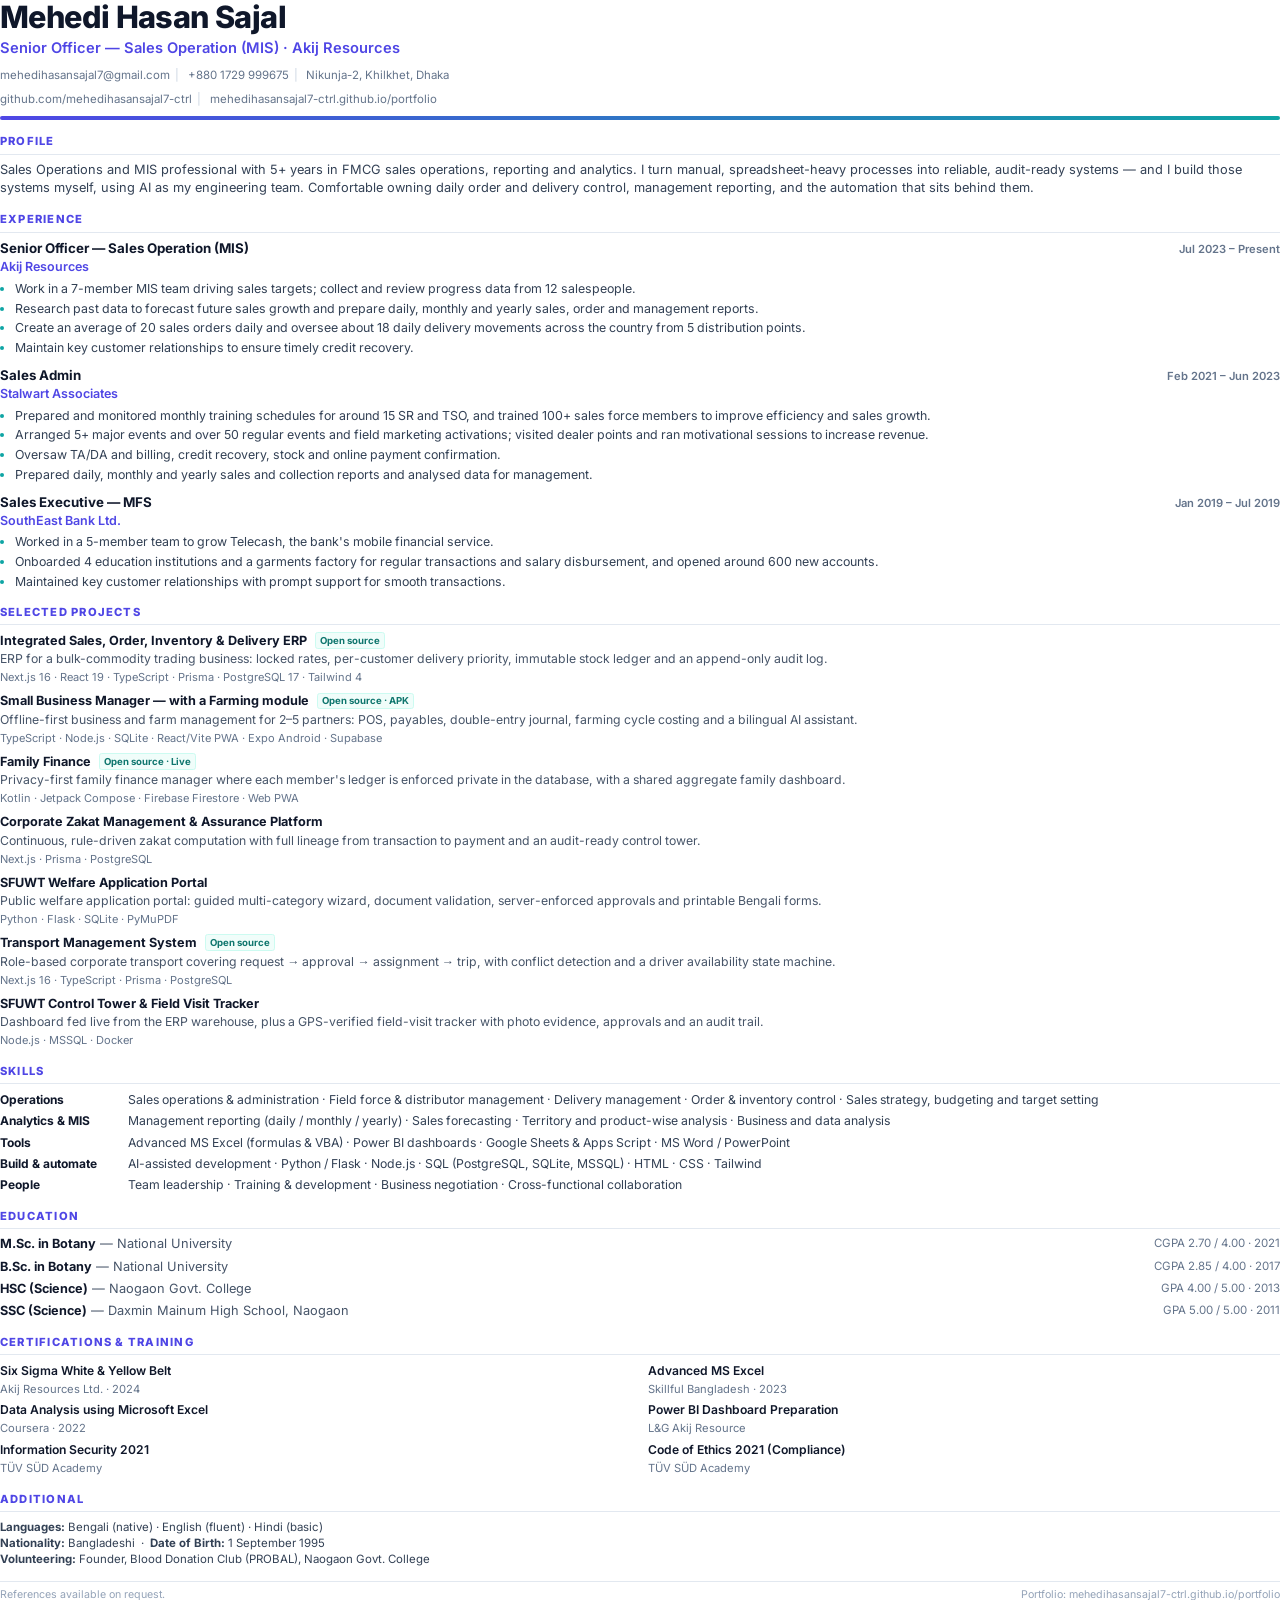
==== cv.html @ 77f85099 "New CV generated from cv.html (Senior Officer, portfolio content)" ====
<!DOCTYPE html>
<html lang="en">
<head>
<meta charset="UTF-8">
<title>Mehedi Hasan Sajal — Senior Officer, Sales Operation (MIS)</title>
<style>
  @font-face {
    font-family: 'Inter';
    font-style: normal;
    font-weight: 400 800;
    font-display: swap;
    src: url(assets/inter.woff2) format('woff2');
  }

  @page {
    size: A4;
    margin: 13mm 14mm 12mm 14mm;
  }

  * { box-sizing: border-box; }

  html, body {
    margin: 0;
    padding: 0;
    -webkit-print-color-adjust: exact;
    print-color-adjust: exact;
  }

  body {
    font-family: 'Inter', Arial, sans-serif;
    font-size: 9.6pt;
    line-height: 1.42;
    color: #334155;
    background: #fff;
  }

  /* ---------- header ---------- */
  .name {
    font-size: 23pt;
    font-weight: 800;
    letter-spacing: -0.02em;
    color: #0F172A;
    line-height: 1.1;
    margin: 0;
  }

  .role {
    font-size: 11pt;
    font-weight: 600;
    color: #4F46E5;
    margin: 3pt 0 0;
  }

  .contact {
    margin: 6pt 0 0;
    font-size: 8.6pt;
    color: #64748B;
  }

  .contact span { white-space: nowrap; }
  .contact .sep { color: #CBD5E1; padding: 0 4pt; }
  .contact a { color: inherit; text-decoration: none; }

  .rule {
    height: 2.5pt;
    background: linear-gradient(90deg, #4F46E5, #0EA5A4);
    margin: 7pt 0 0;
    border-radius: 2pt;
  }

  /* ---------- sections ---------- */
  h2 {
    font-size: 8.4pt;
    text-transform: uppercase;
    letter-spacing: 0.11em;
    color: #4F46E5;
    font-weight: 800;
    margin: 11pt 0 5pt;
    padding-bottom: 2.5pt;
    border-bottom: 0.75pt solid #E2E8F0;
    page-break-after: avoid;
  }

  p { margin: 0 0 4pt; }
  p:last-child { margin-bottom: 0; }

  /* ---------- experience ---------- */
  .job { margin: 0 0 7pt; page-break-inside: avoid; }
  .job:last-child { margin-bottom: 0; }

  .job-head {
    display: flex;
    justify-content: space-between;
    align-items: baseline;
    gap: 10pt;
  }

  .job-title {
    font-size: 10pt;
    font-weight: 700;
    color: #0F172A;
  }

  .job-co {
    font-size: 9.4pt;
    font-weight: 600;
    color: #4F46E5;
  }

  .job-date {
    font-size: 8.4pt;
    color: #64748B;
    white-space: nowrap;
    font-weight: 600;
  }

  ul {
    margin: 2.5pt 0 0;
    padding-left: 11pt;
  }

  li {
    margin: 0 0 1.6pt;
    font-size: 9.3pt;
  }

  li::marker { color: #0EA5A4; }

  /* ---------- projects ---------- */
  .proj { margin: 0 0 4.5pt; page-break-inside: avoid; }
  .proj:last-child { margin-bottom: 0; }

  .proj-title {
    font-weight: 700;
    color: #0F172A;
    font-size: 9.5pt;
  }

  .proj-line { color: #475569; font-size: 9.2pt; }

  .tech {
    color: #64748B;
    font-size: 8.3pt;
  }

  .tag {
    display: inline-block;
    font-size: 7.2pt;
    font-weight: 700;
    color: #0F766E;
    background: #F0FDFA;
    border: 0.5pt solid #CCFBF1;
    border-radius: 2pt;
    padding: 0.5pt 3pt;
    margin-left: 3pt;
    vertical-align: 1pt;
  }

  /* ---------- skills ---------- */
  .skill-row {
    display: flex;
    gap: 8pt;
    margin: 0 0 3pt;
    page-break-inside: avoid;
  }

  .skill-label {
    flex: 0 0 88pt;
    font-weight: 700;
    color: #0F172A;
    font-size: 9pt;
  }

  .skill-val { flex: 1; font-size: 9.2pt; }

  /* ---------- education / certs ---------- */
  .edu-row {
    display: flex;
    justify-content: space-between;
    gap: 10pt;
    margin: 0 0 3pt;
    page-break-inside: avoid;
  }

  .edu-left b { color: #0F172A; font-weight: 700; font-size: 9.5pt; }
  .edu-left span { color: #475569; }
  .edu-right { font-size: 8.6pt; color: #64748B; white-space: nowrap; }

  .certs {
    display: grid;
    grid-template-columns: 1fr 1fr;
    column-gap: 12pt;
    row-gap: 2.5pt;
  }

  .cert b { color: #0F172A; font-weight: 600; font-size: 9.1pt; }
  .cert span { color: #64748B; font-size: 8.4pt; }

  .muted { color: #64748B; }
  .small { font-size: 8.6pt; }

  .footer {
    margin-top: 10pt;
    padding-top: 4pt;
    border-top: 0.75pt solid #E2E8F0;
    font-size: 8pt;
    color: #94A3B8;
    display: flex;
    justify-content: space-between;
    gap: 10pt;
  }
</style>
</head>
<body>

  <h1 class="name">Mehedi Hasan Sajal</h1>
  <p class="role">Senior Officer — Sales Operation (MIS) · Akij Resources</p>
  <p class="contact">
    <span>mehedihasansajal7@gmail.com</span><span class="sep">|</span>
    <span>+880 1729 999675</span><span class="sep">|</span>
    <span>Nikunja-2, Khilkhet, Dhaka</span>
  </p>
  <p class="contact">
    <span><a href="https://github.com/mehedihasansajal7-ctrl">github.com/mehedihasansajal7-ctrl</a></span><span class="sep">|</span>
    <span><a href="https://mehedihasansajal7-ctrl.github.io/portfolio/">mehedihasansajal7-ctrl.github.io/portfolio</a></span>
  </p>
  <div class="rule"></div>

  <h2>Profile</h2>
  <p>
    Sales Operations and MIS professional with 5+ years in FMCG sales operations, reporting and
    analytics. I turn manual, spreadsheet-heavy processes into reliable, audit-ready systems — and I
    build those systems myself, using AI as my engineering team. Comfortable owning daily order and
    delivery control, management reporting, and the automation that sits behind them.
  </p>

  <h2>Experience</h2>

  <div class="job">
    <div class="job-head">
      <div>
        <span class="job-title">Senior Officer — Sales Operation (MIS)</span><br>
        <span class="job-co">Akij Resources</span>
      </div>
      <span class="job-date">Jul 2023 – Present</span>
    </div>
    <ul>
      <li>Work in a 7-member MIS team driving sales targets; collect and review progress data from 12 salespeople.</li>
      <li>Research past data to forecast future sales growth and prepare daily, monthly and yearly sales,
        order and management reports.</li>
      <li>Create an average of 20 sales orders daily and oversee about 18 daily delivery movements across
        the country from 5 distribution points.</li>
      <li>Maintain key customer relationships to ensure timely credit recovery.</li>
    </ul>
  </div>

  <div class="job">
    <div class="job-head">
      <div>
        <span class="job-title">Sales Admin</span><br>
        <span class="job-co">Stalwart Associates</span>
      </div>
      <span class="job-date">Feb 2021 – Jun 2023</span>
    </div>
    <ul>
      <li>Prepared and monitored monthly training schedules for around 15 SR and TSO, and trained 100+ sales
        force members to improve efficiency and sales growth.</li>
      <li>Arranged 5+ major events and over 50 regular events and field marketing activations; visited dealer
        points and ran motivational sessions to increase revenue.</li>
      <li>Oversaw TA/DA and billing, credit recovery, stock and online payment confirmation.</li>
      <li>Prepared daily, monthly and yearly sales and collection reports and analysed data for management.</li>
    </ul>
  </div>

  <div class="job">
    <div class="job-head">
      <div>
        <span class="job-title">Sales Executive — MFS</span><br>
        <span class="job-co">SouthEast Bank Ltd.</span>
      </div>
      <span class="job-date">Jan 2019 – Jul 2019</span>
    </div>
    <ul>
      <li>Worked in a 5-member team to grow Telecash, the bank's mobile financial service.</li>
      <li>Onboarded 4 education institutions and a garments factory for regular transactions and salary
        disbursement, and opened around 600 new accounts.</li>
      <li>Maintained key customer relationships with prompt support for smooth transactions.</li>
    </ul>
  </div>

  <h2>Selected Projects</h2>

  <div class="proj">
    <span class="proj-title">Integrated Sales, Order, Inventory &amp; Delivery ERP</span>
    <span class="tag">Open source</span><br>
    <span class="proj-line">ERP for a bulk-commodity trading business: locked rates, per-customer delivery
      priority, immutable stock ledger and an append-only audit log.</span><br>
    <span class="tech">Next.js 16 · React 19 · TypeScript · Prisma · PostgreSQL 17 · Tailwind 4</span>
  </div>

  <div class="proj">
    <span class="proj-title">Small Business Manager — with a Farming module</span>
    <span class="tag">Open source · APK</span><br>
    <span class="proj-line">Offline-first business and farm management for 2–5 partners: POS, payables,
      double-entry journal, farming cycle costing and a bilingual AI assistant.</span><br>
    <span class="tech">TypeScript · Node.js · SQLite · React/Vite PWA · Expo Android · Supabase</span>
  </div>

  <div class="proj">
    <span class="proj-title">Family Finance</span>
    <span class="tag">Open source · Live</span><br>
    <span class="proj-line">Privacy-first family finance manager where each member's ledger is enforced
      private in the database, with a shared aggregate family dashboard.</span><br>
    <span class="tech">Kotlin · Jetpack Compose · Firebase Firestore · Web PWA</span>
  </div>

  <div class="proj">
    <span class="proj-title">Corporate Zakat Management &amp; Assurance Platform</span><br>
    <span class="proj-line">Continuous, rule-driven zakat computation with full lineage from transaction to
      payment and an audit-ready control tower.</span><br>
    <span class="tech">Next.js · Prisma · PostgreSQL</span>
  </div>

  <div class="proj">
    <span class="proj-title">SFUWT Welfare Application Portal</span><br>
    <span class="proj-line">Public welfare application portal: guided multi-category wizard, document
      validation, server-enforced approvals and printable Bengali forms.</span><br>
    <span class="tech">Python · Flask · SQLite · PyMuPDF</span>
  </div>

  <div class="proj">
    <span class="proj-title">Transport Management System</span>
    <span class="tag">Open source</span><br>
    <span class="proj-line">Role-based corporate transport covering request → approval → assignment → trip,
      with conflict detection and a driver availability state machine.</span><br>
    <span class="tech">Next.js 16 · TypeScript · Prisma · PostgreSQL</span>
  </div>

  <div class="proj">
    <span class="proj-title">SFUWT Control Tower &amp; Field Visit Tracker</span><br>
    <span class="proj-line">Dashboard fed live from the ERP warehouse, plus a GPS-verified field-visit
      tracker with photo evidence, approvals and an audit trail.</span><br>
    <span class="tech">Node.js · MSSQL · Docker</span>
  </div>

  <h2>Skills</h2>

  <div class="skill-row">
    <div class="skill-label">Operations</div>
    <div class="skill-val">Sales operations &amp; administration · Field force &amp; distributor management ·
      Delivery management · Order &amp; inventory control · Sales strategy, budgeting and target setting</div>
  </div>
  <div class="skill-row">
    <div class="skill-label">Analytics &amp; MIS</div>
    <div class="skill-val">Management reporting (daily / monthly / yearly) · Sales forecasting · Territory and
      product-wise analysis · Business and data analysis</div>
  </div>
  <div class="skill-row">
    <div class="skill-label">Tools</div>
    <div class="skill-val">Advanced MS Excel (formulas &amp; VBA) · Power BI dashboards · Google Sheets &amp;
      Apps Script · MS Word / PowerPoint</div>
  </div>
  <div class="skill-row">
    <div class="skill-label">Build &amp; automate</div>
    <div class="skill-val">AI-assisted development · Python / Flask · Node.js · SQL (PostgreSQL, SQLite,
      MSSQL) · HTML · CSS · Tailwind</div>
  </div>
  <div class="skill-row">
    <div class="skill-label">People</div>
    <div class="skill-val">Team leadership · Training &amp; development · Business negotiation ·
      Cross-functional collaboration</div>
  </div>

  <h2>Education</h2>

  <div class="edu-row">
    <div class="edu-left"><b>M.Sc. in Botany</b> <span>— National University</span></div>
    <div class="edu-right">CGPA 2.70 / 4.00 · 2021</div>
  </div>
  <div class="edu-row">
    <div class="edu-left"><b>B.Sc. in Botany</b> <span>— National University</span></div>
    <div class="edu-right">CGPA 2.85 / 4.00 · 2017</div>
  </div>
  <div class="edu-row">
    <div class="edu-left"><b>HSC (Science)</b> <span>— Naogaon Govt. College</span></div>
    <div class="edu-right">GPA 4.00 / 5.00 · 2013</div>
  </div>
  <div class="edu-row">
    <div class="edu-left"><b>SSC (Science)</b> <span>— Daxmin Mainum High School, Naogaon</span></div>
    <div class="edu-right">GPA 5.00 / 5.00 · 2011</div>
  </div>

  <h2>Certifications &amp; Training</h2>

  <div class="certs">
    <div class="cert"><b>Six Sigma White &amp; Yellow Belt</b><br><span>Akij Resources Ltd. · 2024</span></div>
    <div class="cert"><b>Advanced MS Excel</b><br><span>Skillful Bangladesh · 2023</span></div>
    <div class="cert"><b>Data Analysis using Microsoft Excel</b><br><span>Coursera · 2022</span></div>
    <div class="cert"><b>Power BI Dashboard Preparation</b><br><span>L&amp;G Akij Resource</span></div>
    <div class="cert"><b>Information Security 2021</b><br><span>TÜV SÜD Academy</span></div>
    <div class="cert"><b>Code of Ethics 2021 (Compliance)</b><br><span>TÜV SÜD Academy</span></div>
  </div>

  <h2>Additional</h2>
  <p class="small">
    <b>Languages:</b> Bengali (native) · English (fluent) · Hindi (basic)<br>
    <b>Nationality:</b> Bangladeshi &nbsp;·&nbsp; <b>Date of Birth:</b> 1 September 1995<br>
    <b>Volunteering:</b> Founder, Blood Donation Club (PROBAL), Naogaon Govt. College
  </p>

  <div class="footer">
    <span>References available on request.</span>
    <span>Portfolio: mehedihasansajal7-ctrl.github.io/portfolio</span>
  </div>

</body>
</html>
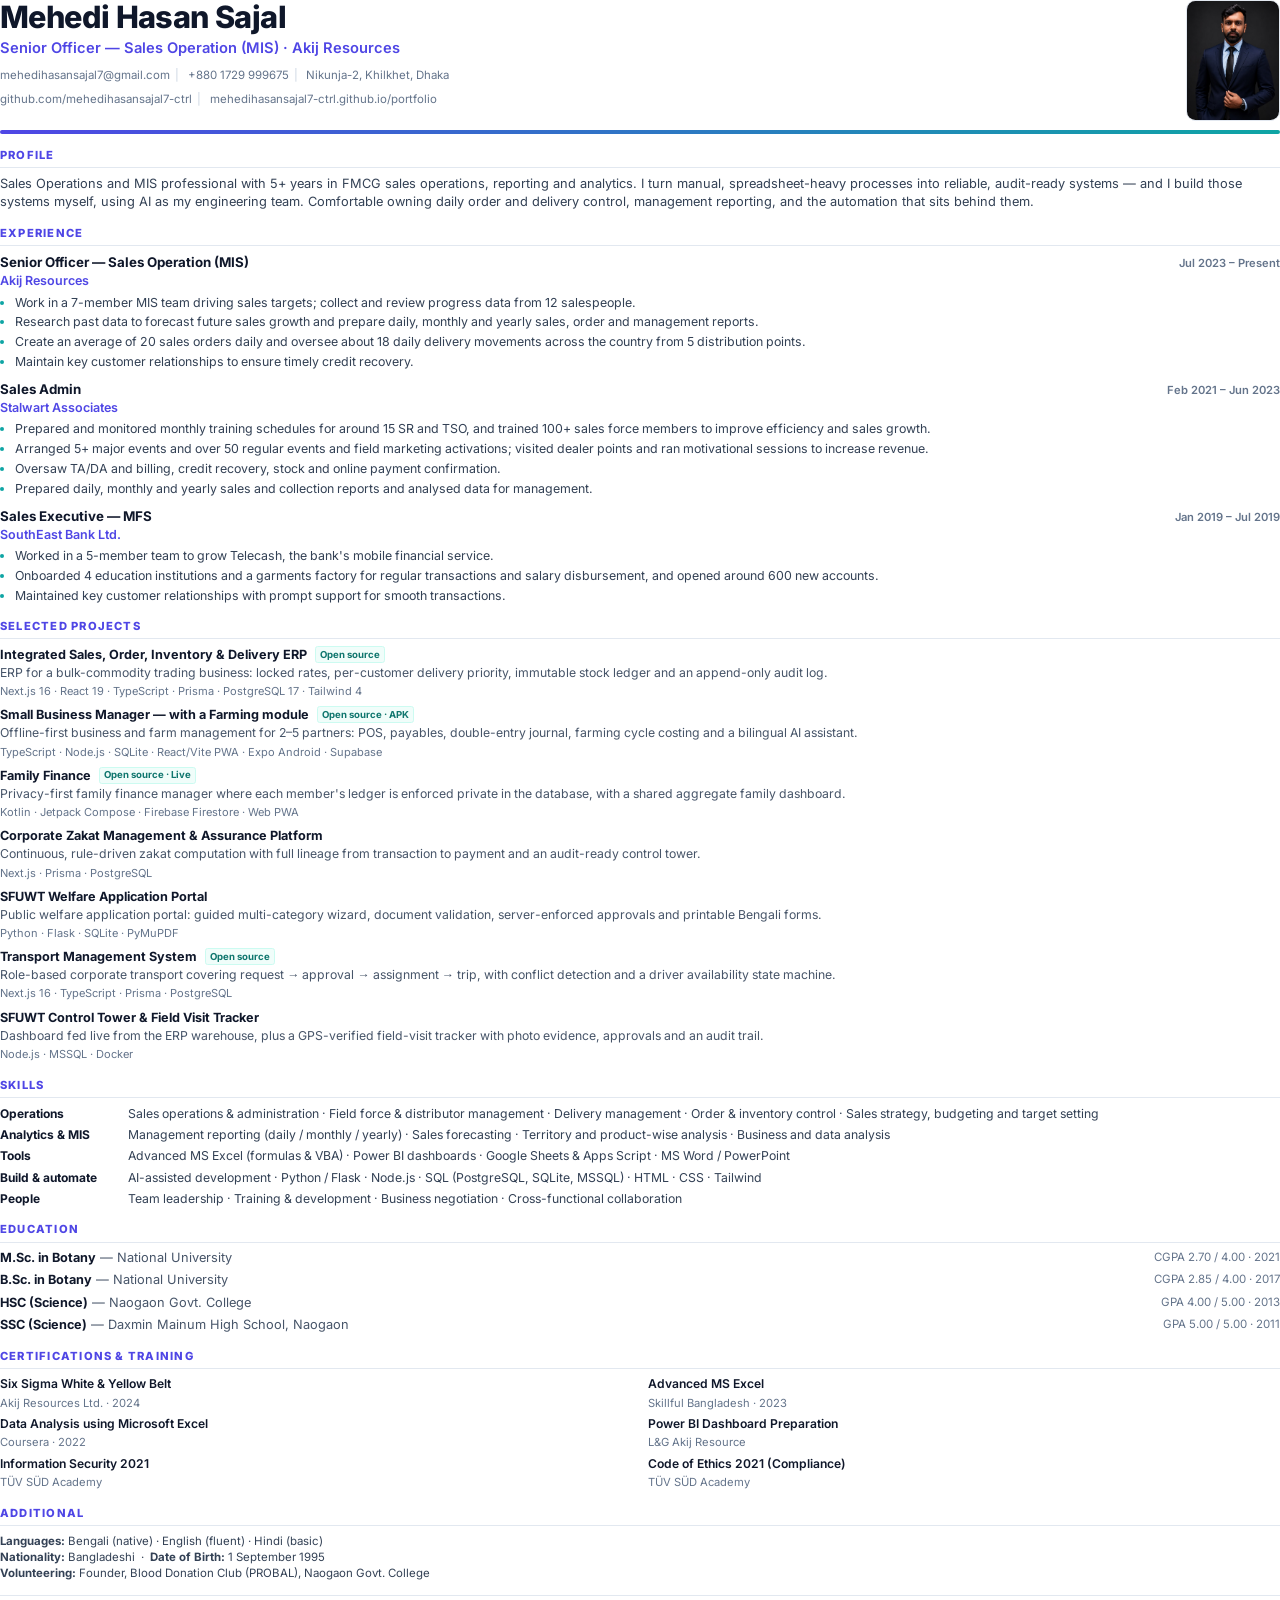
==== commit a3b8fa7a: "CV: add the professional photo to the header" ====
--- a/cv.html
+++ b/cv.html
@@ -35,6 +35,29 @@
   }
 
   /* ---------- header ---------- */
+  .cv-head {
+    display: flex;
+    justify-content: space-between;
+    align-items: flex-start;
+    gap: 8mm;
+  }
+
+  .cv-head-text {
+    flex: 1;
+    min-width: 0;
+  }
+
+  .photo {
+    flex: 0 0 auto;
+    width: 25mm;
+    height: 32mm;
+    object-fit: cover;
+    object-position: center 12%;
+    border-radius: 2.5mm;
+    border: 0.6pt solid #E2E8F0;
+    background: #F5F7FA;
+  }
+
   .name {
     font-size: 23pt;
     font-weight: 800;
@@ -213,17 +236,22 @@
 </head>
 <body>
 
-  <h1 class="name">Mehedi Hasan Sajal</h1>
-  <p class="role">Senior Officer — Sales Operation (MIS) · Akij Resources</p>
-  <p class="contact">
-    <span>mehedihasansajal7@gmail.com</span><span class="sep">|</span>
-    <span>+880 1729 999675</span><span class="sep">|</span>
-    <span>Nikunja-2, Khilkhet, Dhaka</span>
-  </p>
-  <p class="contact">
-    <span><a href="https://github.com/mehedihasansajal7-ctrl">github.com/mehedihasansajal7-ctrl</a></span><span class="sep">|</span>
-    <span><a href="https://mehedihasansajal7-ctrl.github.io/portfolio/">mehedihasansajal7-ctrl.github.io/portfolio</a></span>
-  </p>
+  <header class="cv-head">
+    <div class="cv-head-text">
+      <h1 class="name">Mehedi Hasan Sajal</h1>
+      <p class="role">Senior Officer — Sales Operation (MIS) · Akij Resources</p>
+      <p class="contact">
+        <span>mehedihasansajal7@gmail.com</span><span class="sep">|</span>
+        <span>+880 1729 999675</span><span class="sep">|</span>
+        <span>Nikunja-2, Khilkhet, Dhaka</span>
+      </p>
+      <p class="contact">
+        <span><a href="https://github.com/mehedihasansajal7-ctrl">github.com/mehedihasansajal7-ctrl</a></span><span class="sep">|</span>
+        <span><a href="https://mehedihasansajal7-ctrl.github.io/portfolio/">mehedihasansajal7-ctrl.github.io/portfolio</a></span>
+      </p>
+    </div>
+    <img class="photo" src="mehedi-hasan-sajal.jpeg" alt="Mehedi Hasan Sajal">
+  </header>
   <div class="rule"></div>
 
   <h2>Profile</h2>
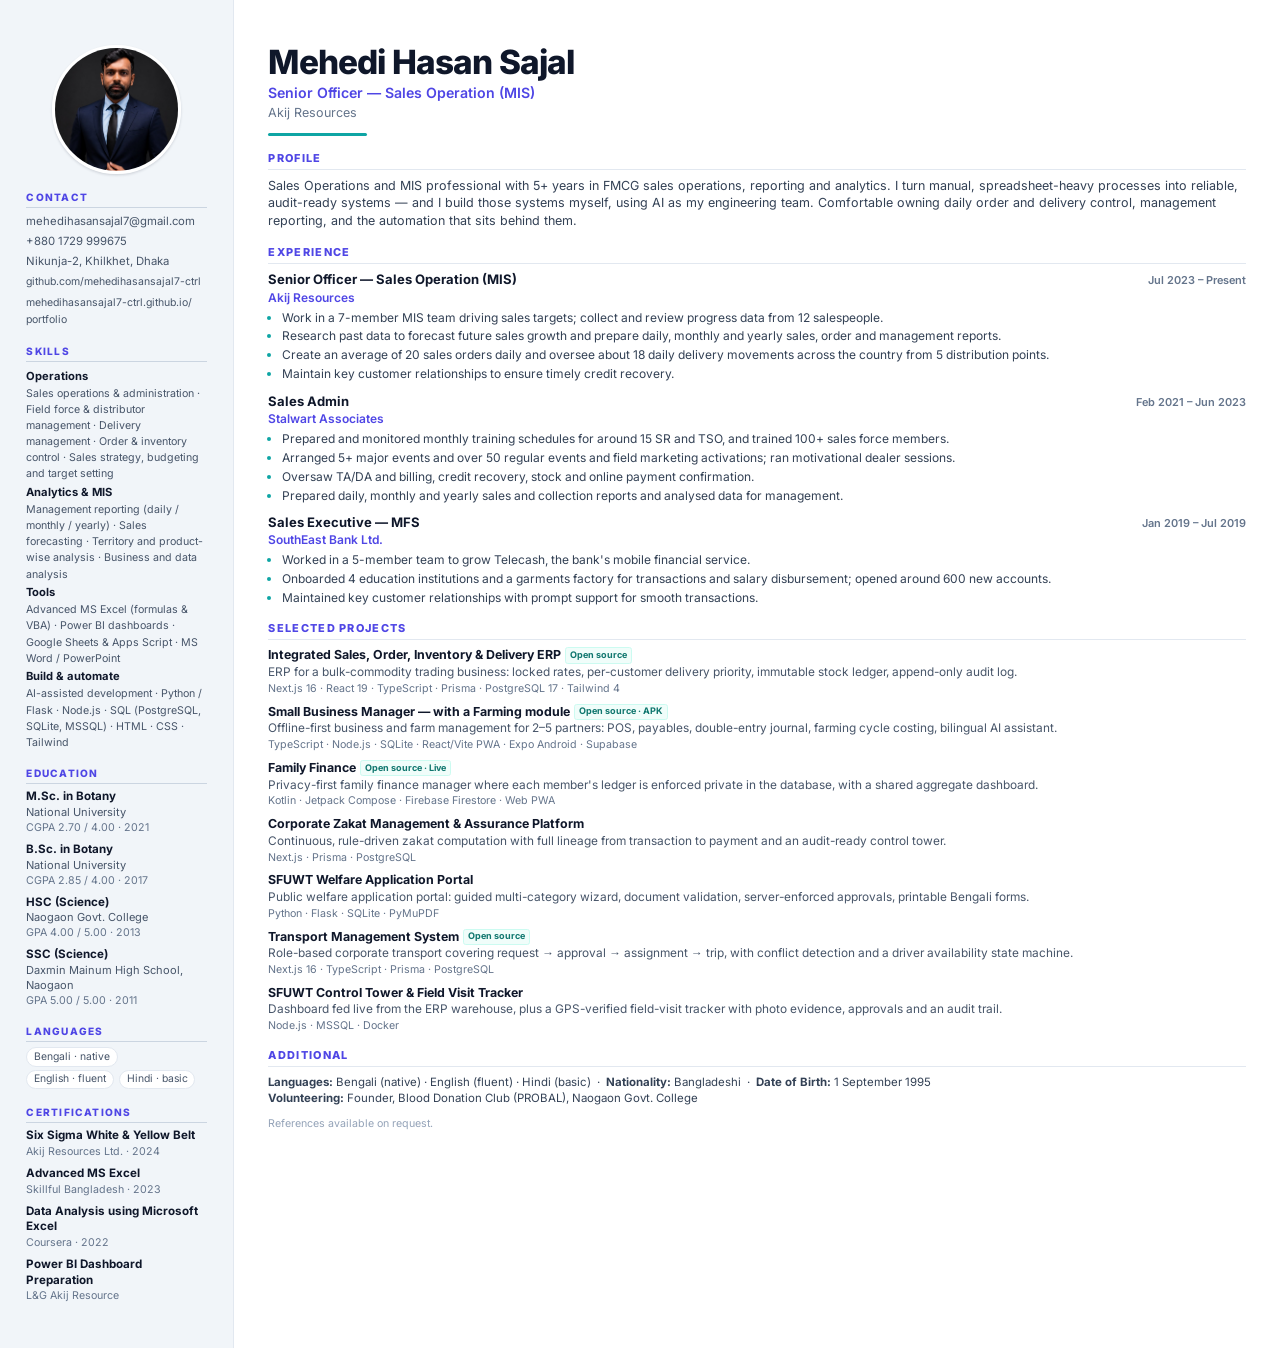
==== commit 1472b590: "CV: switch to the classic sidebar template (option A)" ====
--- a/cv.html
+++ b/cv.html
@@ -1,445 +1,78 @@
-<!DOCTYPE html>
-<html lang="en">
-<head>
-<meta charset="UTF-8">
-<title>Mehedi Hasan Sajal — Senior Officer, Sales Operation (MIS)</title>
-<style>
-  @font-face {
-    font-family: 'Inter';
-    font-style: normal;
-    font-weight: 400 800;
-    font-display: swap;
-    src: url(assets/inter.woff2) format('woff2');
-  }
-
-  @page {
-    size: A4;
-    margin: 13mm 14mm 12mm 14mm;
-  }
-
-  * { box-sizing: border-box; }
-
-  html, body {
-    margin: 0;
-    padding: 0;
-    -webkit-print-color-adjust: exact;
-    print-color-adjust: exact;
-  }
-
-  body {
-    font-family: 'Inter', Arial, sans-serif;
-    font-size: 9.6pt;
-    line-height: 1.42;
-    color: #334155;
-    background: #fff;
-  }
-
-  /* ---------- header ---------- */
-  .cv-head {
-    display: flex;
-    justify-content: space-between;
-    align-items: flex-start;
-    gap: 8mm;
-  }
-
-  .cv-head-text {
-    flex: 1;
-    min-width: 0;
-  }
-
-  .photo {
-    flex: 0 0 auto;
-    width: 25mm;
-    height: 32mm;
-    object-fit: cover;
-    object-position: center 12%;
-    border-radius: 2.5mm;
-    border: 0.6pt solid #E2E8F0;
-    background: #F5F7FA;
-  }
-
-  .name {
-    font-size: 23pt;
-    font-weight: 800;
-    letter-spacing: -0.02em;
-    color: #0F172A;
-    line-height: 1.1;
-    margin: 0;
-  }
-
-  .role {
-    font-size: 11pt;
-    font-weight: 600;
-    color: #4F46E5;
-    margin: 3pt 0 0;
-  }
-
-  .contact {
-    margin: 6pt 0 0;
-    font-size: 8.6pt;
-    color: #64748B;
-  }
-
-  .contact span { white-space: nowrap; }
-  .contact .sep { color: #CBD5E1; padding: 0 4pt; }
-  .contact a { color: inherit; text-decoration: none; }
-
-  .rule {
-    height: 2.5pt;
-    background: linear-gradient(90deg, #4F46E5, #0EA5A4);
-    margin: 7pt 0 0;
-    border-radius: 2pt;
-  }
-
-  /* ---------- sections ---------- */
-  h2 {
-    font-size: 8.4pt;
-    text-transform: uppercase;
-    letter-spacing: 0.11em;
-    color: #4F46E5;
-    font-weight: 800;
-    margin: 11pt 0 5pt;
-    padding-bottom: 2.5pt;
-    border-bottom: 0.75pt solid #E2E8F0;
-    page-break-after: avoid;
-  }
-
-  p { margin: 0 0 4pt; }
-  p:last-child { margin-bottom: 0; }
-
-  /* ---------- experience ---------- */
-  .job { margin: 0 0 7pt; page-break-inside: avoid; }
-  .job:last-child { margin-bottom: 0; }
-
-  .job-head {
-    display: flex;
-    justify-content: space-between;
-    align-items: baseline;
-    gap: 10pt;
-  }
-
-  .job-title {
-    font-size: 10pt;
-    font-weight: 700;
-    color: #0F172A;
-  }
-
-  .job-co {
-    font-size: 9.4pt;
-    font-weight: 600;
-    color: #4F46E5;
-  }
-
-  .job-date {
-    font-size: 8.4pt;
-    color: #64748B;
-    white-space: nowrap;
-    font-weight: 600;
-  }
-
-  ul {
-    margin: 2.5pt 0 0;
-    padding-left: 11pt;
-  }
-
-  li {
-    margin: 0 0 1.6pt;
-    font-size: 9.3pt;
-  }
-
-  li::marker { color: #0EA5A4; }
-
-  /* ---------- projects ---------- */
-  .proj { margin: 0 0 4.5pt; page-break-inside: avoid; }
-  .proj:last-child { margin-bottom: 0; }
-
-  .proj-title {
-    font-weight: 700;
-    color: #0F172A;
-    font-size: 9.5pt;
-  }
-
-  .proj-line { color: #475569; font-size: 9.2pt; }
-
-  .tech {
-    color: #64748B;
-    font-size: 8.3pt;
-  }
-
-  .tag {
-    display: inline-block;
-    font-size: 7.2pt;
-    font-weight: 700;
-    color: #0F766E;
-    background: #F0FDFA;
-    border: 0.5pt solid #CCFBF1;
-    border-radius: 2pt;
-    padding: 0.5pt 3pt;
-    margin-left: 3pt;
-    vertical-align: 1pt;
-  }
-
-  /* ---------- skills ---------- */
-  .skill-row {
-    display: flex;
-    gap: 8pt;
-    margin: 0 0 3pt;
-    page-break-inside: avoid;
-  }
-
-  .skill-label {
-    flex: 0 0 88pt;
-    font-weight: 700;
-    color: #0F172A;
-    font-size: 9pt;
-  }
-
-  .skill-val { flex: 1; font-size: 9.2pt; }
-
-  /* ---------- education / certs ---------- */
-  .edu-row {
-    display: flex;
-    justify-content: space-between;
-    gap: 10pt;
-    margin: 0 0 3pt;
-    page-break-inside: avoid;
-  }
-
-  .edu-left b { color: #0F172A; font-weight: 700; font-size: 9.5pt; }
-  .edu-left span { color: #475569; }
-  .edu-right { font-size: 8.6pt; color: #64748B; white-space: nowrap; }
-
-  .certs {
-    display: grid;
-    grid-template-columns: 1fr 1fr;
-    column-gap: 12pt;
-    row-gap: 2.5pt;
-  }
-
-  .cert b { color: #0F172A; font-weight: 600; font-size: 9.1pt; }
-  .cert span { color: #64748B; font-size: 8.4pt; }
-
-  .muted { color: #64748B; }
-  .small { font-size: 8.6pt; }
-
-  .footer {
-    margin-top: 10pt;
-    padding-top: 4pt;
-    border-top: 0.75pt solid #E2E8F0;
-    font-size: 8pt;
-    color: #94A3B8;
-    display: flex;
-    justify-content: space-between;
-    gap: 10pt;
-  }
-</style>
-</head>
-<body>
-
-  <header class="cv-head">
-    <div class="cv-head-text">
-      <h1 class="name">Mehedi Hasan Sajal</h1>
-      <p class="role">Senior Officer — Sales Operation (MIS) · Akij Resources</p>
-      <p class="contact">
-        <span>mehedihasansajal7@gmail.com</span><span class="sep">|</span>
-        <span>+880 1729 999675</span><span class="sep">|</span>
-        <span>Nikunja-2, Khilkhet, Dhaka</span>
-      </p>
-      <p class="contact">
-        <span><a href="https://github.com/mehedihasansajal7-ctrl">github.com/mehedihasansajal7-ctrl</a></span><span class="sep">|</span>
-        <span><a href="https://mehedihasansajal7-ctrl.github.io/portfolio/">mehedihasansajal7-ctrl.github.io/portfolio</a></span>
-      </p>
-    </div>
-    <img class="photo" src="mehedi-hasan-sajal.jpeg" alt="Mehedi Hasan Sajal">
-  </header>
-  <div class="rule"></div>
-
-  <h2>Profile</h2>
-  <p>
-    Sales Operations and MIS professional with 5+ years in FMCG sales operations, reporting and
-    analytics. I turn manual, spreadsheet-heavy processes into reliable, audit-ready systems — and I
-    build those systems myself, using AI as my engineering team. Comfortable owning daily order and
-    delivery control, management reporting, and the automation that sits behind them.
-  </p>
-
-  <h2>Experience</h2>
-
-  <div class="job">
-    <div class="job-head">
-      <div>
-        <span class="job-title">Senior Officer — Sales Operation (MIS)</span><br>
-        <span class="job-co">Akij Resources</span>
-      </div>
-      <span class="job-date">Jul 2023 – Present</span>
-    </div>
-    <ul>
-      <li>Work in a 7-member MIS team driving sales targets; collect and review progress data from 12 salespeople.</li>
-      <li>Research past data to forecast future sales growth and prepare daily, monthly and yearly sales,
-        order and management reports.</li>
-      <li>Create an average of 20 sales orders daily and oversee about 18 daily delivery movements across
-        the country from 5 distribution points.</li>
-      <li>Maintain key customer relationships to ensure timely credit recovery.</li>
-    </ul>
-  </div>
-
-  <div class="job">
-    <div class="job-head">
-      <div>
-        <span class="job-title">Sales Admin</span><br>
-        <span class="job-co">Stalwart Associates</span>
-      </div>
-      <span class="job-date">Feb 2021 – Jun 2023</span>
-    </div>
-    <ul>
-      <li>Prepared and monitored monthly training schedules for around 15 SR and TSO, and trained 100+ sales
-        force members to improve efficiency and sales growth.</li>
-      <li>Arranged 5+ major events and over 50 regular events and field marketing activations; visited dealer
-        points and ran motivational sessions to increase revenue.</li>
-      <li>Oversaw TA/DA and billing, credit recovery, stock and online payment confirmation.</li>
-      <li>Prepared daily, monthly and yearly sales and collection reports and analysed data for management.</li>
-    </ul>
-  </div>
-
-  <div class="job">
-    <div class="job-head">
-      <div>
-        <span class="job-title">Sales Executive — MFS</span><br>
-        <span class="job-co">SouthEast Bank Ltd.</span>
-      </div>
-      <span class="job-date">Jan 2019 – Jul 2019</span>
-    </div>
-    <ul>
-      <li>Worked in a 5-member team to grow Telecash, the bank's mobile financial service.</li>
-      <li>Onboarded 4 education institutions and a garments factory for regular transactions and salary
-        disbursement, and opened around 600 new accounts.</li>
-      <li>Maintained key customer relationships with prompt support for smooth transactions.</li>
-    </ul>
-  </div>
-
-  <h2>Selected Projects</h2>
-
-  <div class="proj">
-    <span class="proj-title">Integrated Sales, Order, Inventory &amp; Delivery ERP</span>
-    <span class="tag">Open source</span><br>
-    <span class="proj-line">ERP for a bulk-commodity trading business: locked rates, per-customer delivery
-      priority, immutable stock ledger and an append-only audit log.</span><br>
-    <span class="tech">Next.js 16 · React 19 · TypeScript · Prisma · PostgreSQL 17 · Tailwind 4</span>
-  </div>
-
-  <div class="proj">
-    <span class="proj-title">Small Business Manager — with a Farming module</span>
-    <span class="tag">Open source · APK</span><br>
-    <span class="proj-line">Offline-first business and farm management for 2–5 partners: POS, payables,
-      double-entry journal, farming cycle costing and a bilingual AI assistant.</span><br>
-    <span class="tech">TypeScript · Node.js · SQLite · React/Vite PWA · Expo Android · Supabase</span>
-  </div>
-
-  <div class="proj">
-    <span class="proj-title">Family Finance</span>
-    <span class="tag">Open source · Live</span><br>
-    <span class="proj-line">Privacy-first family finance manager where each member's ledger is enforced
-      private in the database, with a shared aggregate family dashboard.</span><br>
-    <span class="tech">Kotlin · Jetpack Compose · Firebase Firestore · Web PWA</span>
-  </div>
-
-  <div class="proj">
-    <span class="proj-title">Corporate Zakat Management &amp; Assurance Platform</span><br>
-    <span class="proj-line">Continuous, rule-driven zakat computation with full lineage from transaction to
-      payment and an audit-ready control tower.</span><br>
-    <span class="tech">Next.js · Prisma · PostgreSQL</span>
-  </div>
-
-  <div class="proj">
-    <span class="proj-title">SFUWT Welfare Application Portal</span><br>
-    <span class="proj-line">Public welfare application portal: guided multi-category wizard, document
-      validation, server-enforced approvals and printable Bengali forms.</span><br>
-    <span class="tech">Python · Flask · SQLite · PyMuPDF</span>
-  </div>
-
-  <div class="proj">
-    <span class="proj-title">Transport Management System</span>
-    <span class="tag">Open source</span><br>
-    <span class="proj-line">Role-based corporate transport covering request → approval → assignment → trip,
-      with conflict detection and a driver availability state machine.</span><br>
-    <span class="tech">Next.js 16 · TypeScript · Prisma · PostgreSQL</span>
-  </div>
-
-  <div class="proj">
-    <span class="proj-title">SFUWT Control Tower &amp; Field Visit Tracker</span><br>
-    <span class="proj-line">Dashboard fed live from the ERP warehouse, plus a GPS-verified field-visit
-      tracker with photo evidence, approvals and an audit trail.</span><br>
-    <span class="tech">Node.js · MSSQL · Docker</span>
-  </div>
-
-  <h2>Skills</h2>
-
-  <div class="skill-row">
-    <div class="skill-label">Operations</div>
-    <div class="skill-val">Sales operations &amp; administration · Field force &amp; distributor management ·
-      Delivery management · Order &amp; inventory control · Sales strategy, budgeting and target setting</div>
-  </div>
-  <div class="skill-row">
-    <div class="skill-label">Analytics &amp; MIS</div>
-    <div class="skill-val">Management reporting (daily / monthly / yearly) · Sales forecasting · Territory and
-      product-wise analysis · Business and data analysis</div>
-  </div>
-  <div class="skill-row">
-    <div class="skill-label">Tools</div>
-    <div class="skill-val">Advanced MS Excel (formulas &amp; VBA) · Power BI dashboards · Google Sheets &amp;
-      Apps Script · MS Word / PowerPoint</div>
-  </div>
-  <div class="skill-row">
-    <div class="skill-label">Build &amp; automate</div>
-    <div class="skill-val">AI-assisted development · Python / Flask · Node.js · SQL (PostgreSQL, SQLite,
-      MSSQL) · HTML · CSS · Tailwind</div>
-  </div>
-  <div class="skill-row">
-    <div class="skill-label">People</div>
-    <div class="skill-val">Team leadership · Training &amp; development · Business negotiation ·
-      Cross-functional collaboration</div>
-  </div>
-
-  <h2>Education</h2>
-
-  <div class="edu-row">
-    <div class="edu-left"><b>M.Sc. in Botany</b> <span>— National University</span></div>
-    <div class="edu-right">CGPA 2.70 / 4.00 · 2021</div>
-  </div>
-  <div class="edu-row">
-    <div class="edu-left"><b>B.Sc. in Botany</b> <span>— National University</span></div>
-    <div class="edu-right">CGPA 2.85 / 4.00 · 2017</div>
-  </div>
-  <div class="edu-row">
-    <div class="edu-left"><b>HSC (Science)</b> <span>— Naogaon Govt. College</span></div>
-    <div class="edu-right">GPA 4.00 / 5.00 · 2013</div>
-  </div>
-  <div class="edu-row">
-    <div class="edu-left"><b>SSC (Science)</b> <span>— Daxmin Mainum High School, Naogaon</span></div>
-    <div class="edu-right">GPA 5.00 / 5.00 · 2011</div>
-  </div>
-
-  <h2>Certifications &amp; Training</h2>
-
-  <div class="certs">
-    <div class="cert"><b>Six Sigma White &amp; Yellow Belt</b><br><span>Akij Resources Ltd. · 2024</span></div>
-    <div class="cert"><b>Advanced MS Excel</b><br><span>Skillful Bangladesh · 2023</span></div>
-    <div class="cert"><b>Data Analysis using Microsoft Excel</b><br><span>Coursera · 2022</span></div>
-    <div class="cert"><b>Power BI Dashboard Preparation</b><br><span>L&amp;G Akij Resource</span></div>
-    <div class="cert"><b>Information Security 2021</b><br><span>TÜV SÜD Academy</span></div>
-    <div class="cert"><b>Code of Ethics 2021 (Compliance)</b><br><span>TÜV SÜD Academy</span></div>
-  </div>
-
-  <h2>Additional</h2>
-  <p class="small">
-    <b>Languages:</b> Bengali (native) · English (fluent) · Hindi (basic)<br>
-    <b>Nationality:</b> Bangladeshi &nbsp;·&nbsp; <b>Date of Birth:</b> 1 September 1995<br>
-    <b>Volunteering:</b> Founder, Blood Donation Club (PROBAL), Naogaon Govt. College
-  </p>
-
-  <div class="footer">
-    <span>References available on request.</span>
-    <span>Portfolio: mehedihasansajal7-ctrl.github.io/portfolio</span>
-  </div>
-
-</body>
-</html>
+<!DOCTYPE html><html lang="en"><head><meta charset="UTF-8">
+<title>Mehedi Hasan Sajal — Senior Officer, Sales Operation (MIS)</title><style>
+@font-face{font-family:'Inter';font-style:normal;font-weight:400 800;font-display:swap;src:url(assets/inter.woff2) format('woff2')}
+@page{size:A4;margin:0}
+*{box-sizing:border-box}
+html,body{margin:0;padding:0;-webkit-print-color-adjust:exact;print-color-adjust:exact}
+body{font-family:'Inter',Arial,sans-serif;font-size:9.4pt;line-height:1.42;color:#334155}
+.page{display:grid;grid-template-columns:62mm 1fr;min-height:297mm}
+/* sidebar */
+.side{background:#F1F5F9;padding:12mm 7mm 10mm;border-right:0.8pt solid #E2E8F0}
+.side .pic{width:34mm;height:34mm;border-radius:50%;object-fit:cover;object-position:center 12%;display:block;margin:0 auto 7pt;border:2.5pt solid #fff;box-shadow:0 1pt 2pt rgba(15,23,42,.15)}
+.side h3{font-size:7.6pt;text-transform:uppercase;letter-spacing:.12em;color:#4F46E5;font-weight:800;margin:12pt 0 4pt;padding-bottom:2pt;border-bottom:.7pt solid #CBD5E1}
+.side p,.side div{font-size:8.5pt;color:#475569;margin:0 0 2pt;word-break:break-word}
+.side a{color:#475569;text-decoration:none;font-size:7.9pt;overflow-wrap:break-word}
+.side .contact-line{margin-bottom:3pt}
+.side .edu-sm{margin-bottom:5pt;font-size:8.3pt;line-height:1.35}
+.side .edu-sm b{color:#0F172A;font-size:8.7pt}
+.side .muted{color:#64748B;font-size:8pt}
+.langs{display:flex;flex-wrap:wrap;gap:2pt 4pt}
+.lang{background:#fff;border:.5pt solid #E2E8F0;border-radius:8pt;padding:1pt 5pt;font-size:7.8pt;color:#475569}
+/* main */
+.main{padding:12mm 9mm 10mm}
+.main .name{font-size:25pt;font-weight:800;line-height:1.03;color:#0F172A;margin:0;letter-spacing:-.025em}
+.main .role{font-size:10.6pt;font-weight:600;color:#4F46E5;margin:2.5pt 0 0}
+.main .org{font-size:9.4pt;color:#64748B;margin:1pt 0 0}
+.main .rule{height:2.4pt;width:26mm;background:#0EA5A4;border-radius:2pt;margin:8pt 0 0}
+h2{font-size:8.2pt;text-transform:uppercase;letter-spacing:.12em;color:#4F46E5;font-weight:800;margin:11pt 0 5pt;padding-bottom:2pt;border-bottom:.7pt solid #E2E8F0;page-break-after:avoid}
+p{margin:0 0 4pt}
+.job{margin:0 0 7pt;page-break-inside:avoid}
+.job-head{display:flex;justify-content:space-between;align-items:baseline;gap:8pt}
+.job-title{font-size:9.8pt;font-weight:700;color:#0F172A;display:block}
+.job-co{font-size:9pt;font-weight:600;color:#4F46E5;display:block}
+.job-date{font-size:8.2pt;color:#64748B;font-weight:600;white-space:nowrap}
+ul{margin:2pt 0 0;padding-left:10pt}
+li{font-size:9pt;margin:0 0 1.4pt}
+li::marker{color:#0EA5A4}
+.proj{margin:0 0 5pt;page-break-inside:avoid}
+.proj-title{font-weight:700;color:#0F172A;font-size:9.3pt}
+.proj-line{font-size:8.9pt;color:#475569}
+.tech{font-size:8pt;color:#64748B}
+.tag{display:inline-block;font-size:6.8pt;font-weight:700;color:#0F766E;background:#F0FDFA;border:.5pt solid #CCFBF1;border-radius:2pt;padding:.5pt 3pt;margin-left:3pt;vertical-align:1pt}
+.refs{margin-top:7pt;font-size:8pt;color:#94A3B8}
+</style></head><body>
+<div class="page">
+  <aside class="side">
+    <img class="pic" src="mehedi-hasan-sajal.jpeg" alt="Mehedi Hasan Sajal">
+    <h3>Contact</h3>
+    <div class="contact-line">mehedihasansajal7@gmail.com</div>
+    <div class="contact-line">+880 1729 999675</div>
+    <div class="contact-line">Nikunja-2, Khilkhet, Dhaka</div>
+    <div class="contact-line"><a href="https://github.com/mehedihasansajal7-ctrl">github.com/<wbr>mehedihasansajal7-ctrl</a></div>
+    <div class="contact-line"><a href="https://mehedihasansajal7-ctrl.github.io/portfolio/">mehedihasansajal7-ctrl.github.io/<wbr>portfolio</a></div>
+    <h3>Skills</h3>
+    <div><b style="color:#0F172A;font-size:8.4pt">Operations</b><br><span style="font-size:8pt;color:#475569">Sales operations &amp; administration · Field force &amp; distributor management · Delivery management · Order &amp; inventory control · Sales strategy, budgeting and target setting</span></div><div><b style="color:#0F172A;font-size:8.4pt">Analytics &amp; MIS</b><br><span style="font-size:8pt;color:#475569">Management reporting (daily / monthly / yearly) · Sales forecasting · Territory and product-wise analysis · Business and data analysis</span></div><div><b style="color:#0F172A;font-size:8.4pt">Tools</b><br><span style="font-size:8pt;color:#475569">Advanced MS Excel (formulas &amp; VBA) · Power BI dashboards · Google Sheets &amp; Apps Script · MS Word / PowerPoint</span></div><div><b style="color:#0F172A;font-size:8.4pt">Build &amp; automate</b><br><span style="font-size:8pt;color:#475569">AI-assisted development · Python / Flask · Node.js · SQL (PostgreSQL, SQLite, MSSQL) · HTML · CSS · Tailwind</span></div>
+    <h3>Education</h3>
+    <div class="edu-sm"><b>M.Sc. in Botany</b><br><span>National University</span><br><span class="muted">CGPA 2.70 / 4.00 · 2021</span></div><div class="edu-sm"><b>B.Sc. in Botany</b><br><span>National University</span><br><span class="muted">CGPA 2.85 / 4.00 · 2017</span></div><div class="edu-sm"><b>HSC (Science)</b><br><span>Naogaon Govt. College</span><br><span class="muted">GPA 4.00 / 5.00 · 2013</span></div><div class="edu-sm"><b>SSC (Science)</b><br><span>Daxmin Mainum High School, Naogaon</span><br><span class="muted">GPA 5.00 / 5.00 · 2011</span></div>
+    <h3>Languages</h3>
+    <div class="langs"><span class="lang">Bengali · native</span><span class="lang">English · fluent</span><span class="lang">Hindi · basic</span></div>
+    <h3>Certifications</h3>
+    <div class="edu-sm"><b>Six Sigma White &amp; Yellow Belt</b><br><span class="muted">Akij Resources Ltd. · 2024</span></div><div class="edu-sm"><b>Advanced MS Excel</b><br><span class="muted">Skillful Bangladesh · 2023</span></div><div class="edu-sm"><b>Data Analysis using Microsoft Excel</b><br><span class="muted">Coursera · 2022</span></div><div class="edu-sm"><b>Power BI Dashboard Preparation</b><br><span class="muted">L&amp;G Akij Resource</span></div>
+  </aside>
+  <main class="main">
+    <h1 class="name">Mehedi Hasan Sajal</h1>
+    <p class="role">Senior Officer — Sales Operation (MIS)</p>
+    <p class="org">Akij Resources</p>
+    <div class="rule"></div>
+    <h2>Profile</h2>
+    <p>Sales Operations and MIS professional with 5+ years in FMCG sales operations, reporting and analytics. I turn manual, spreadsheet-heavy processes into reliable, audit-ready systems — and I build those systems myself, using AI as my engineering team. Comfortable owning daily order and delivery control, management reporting, and the automation that sits behind them.</p>
+    <h2>Experience</h2>
+    <div class="job"><div class="job-head"><div><span class="job-title">Senior Officer — Sales Operation (MIS)</span><span class="job-co">Akij Resources</span></div><span class="job-date">Jul 2023 – Present</span></div><ul class=""><li>Work in a 7-member MIS team driving sales targets; collect and review progress data from 12 salespeople.</li><li>Research past data to forecast future sales growth and prepare daily, monthly and yearly sales, order and management reports.</li><li>Create an average of 20 sales orders daily and oversee about 18 daily delivery movements across the country from 5 distribution points.</li><li>Maintain key customer relationships to ensure timely credit recovery.</li></ul></div><div class="job"><div class="job-head"><div><span class="job-title">Sales Admin</span><span class="job-co">Stalwart Associates</span></div><span class="job-date">Feb 2021 – Jun 2023</span></div><ul class=""><li>Prepared and monitored monthly training schedules for around 15 SR and TSO, and trained 100+ sales force members.</li><li>Arranged 5+ major events and over 50 regular events and field marketing activations; ran motivational dealer sessions.</li><li>Oversaw TA/DA and billing, credit recovery, stock and online payment confirmation.</li><li>Prepared daily, monthly and yearly sales and collection reports and analysed data for management.</li></ul></div><div class="job"><div class="job-head"><div><span class="job-title">Sales Executive — MFS</span><span class="job-co">SouthEast Bank Ltd.</span></div><span class="job-date">Jan 2019 – Jul 2019</span></div><ul class=""><li>Worked in a 5-member team to grow Telecash, the bank's mobile financial service.</li><li>Onboarded 4 education institutions and a garments factory for transactions and salary disbursement; opened around 600 new accounts.</li><li>Maintained key customer relationships with prompt support for smooth transactions.</li></ul></div>
+    <h2>Selected Projects</h2>
+    <div class="proj"><div class="proj-title">Integrated Sales, Order, Inventory & Delivery ERP<span class="tag">Open source</span></div><div class="proj-line">ERP for a bulk-commodity trading business: locked rates, per-customer delivery priority, immutable stock ledger, append-only audit log.</div><div class="tech">Next.js 16 · React 19 · TypeScript · Prisma · PostgreSQL 17 · Tailwind 4</div></div><div class="proj"><div class="proj-title">Small Business Manager — with a Farming module<span class="tag">Open source · APK</span></div><div class="proj-line">Offline-first business and farm management for 2–5 partners: POS, payables, double-entry journal, farming cycle costing, bilingual AI assistant.</div><div class="tech">TypeScript · Node.js · SQLite · React/Vite PWA · Expo Android · Supabase</div></div><div class="proj"><div class="proj-title">Family Finance<span class="tag">Open source · Live</span></div><div class="proj-line">Privacy-first family finance manager where each member's ledger is enforced private in the database, with a shared aggregate dashboard.</div><div class="tech">Kotlin · Jetpack Compose · Firebase Firestore · Web PWA</div></div><div class="proj"><div class="proj-title">Corporate Zakat Management & Assurance Platform</div><div class="proj-line">Continuous, rule-driven zakat computation with full lineage from transaction to payment and an audit-ready control tower.</div><div class="tech">Next.js · Prisma · PostgreSQL</div></div><div class="proj"><div class="proj-title">SFUWT Welfare Application Portal</div><div class="proj-line">Public welfare application portal: guided multi-category wizard, document validation, server-enforced approvals, printable Bengali forms.</div><div class="tech">Python · Flask · SQLite · PyMuPDF</div></div><div class="proj"><div class="proj-title">Transport Management System<span class="tag">Open source</span></div><div class="proj-line">Role-based corporate transport covering request → approval → assignment → trip, with conflict detection and a driver availability state machine.</div><div class="tech">Next.js 16 · TypeScript · Prisma · PostgreSQL</div></div><div class="proj"><div class="proj-title">SFUWT Control Tower & Field Visit Tracker</div><div class="proj-line">Dashboard fed live from the ERP warehouse, plus a GPS-verified field-visit tracker with photo evidence, approvals and an audit trail.</div><div class="tech">Node.js · MSSQL · Docker</div></div>
+    <h2>Additional</h2>
+    <p style="font-size:8.6pt"><b>Languages:</b> Bengali (native) · English (fluent) · Hindi (basic) &nbsp;·&nbsp; <b>Nationality:</b> Bangladeshi &nbsp;·&nbsp; <b>Date of Birth:</b> 1 September 1995<br><b>Volunteering:</b> Founder, Blood Donation Club (PROBAL), Naogaon Govt. College</p>
+    <p class="refs">References available on request.</p>
+  </main>
+</div>
+</body></html>
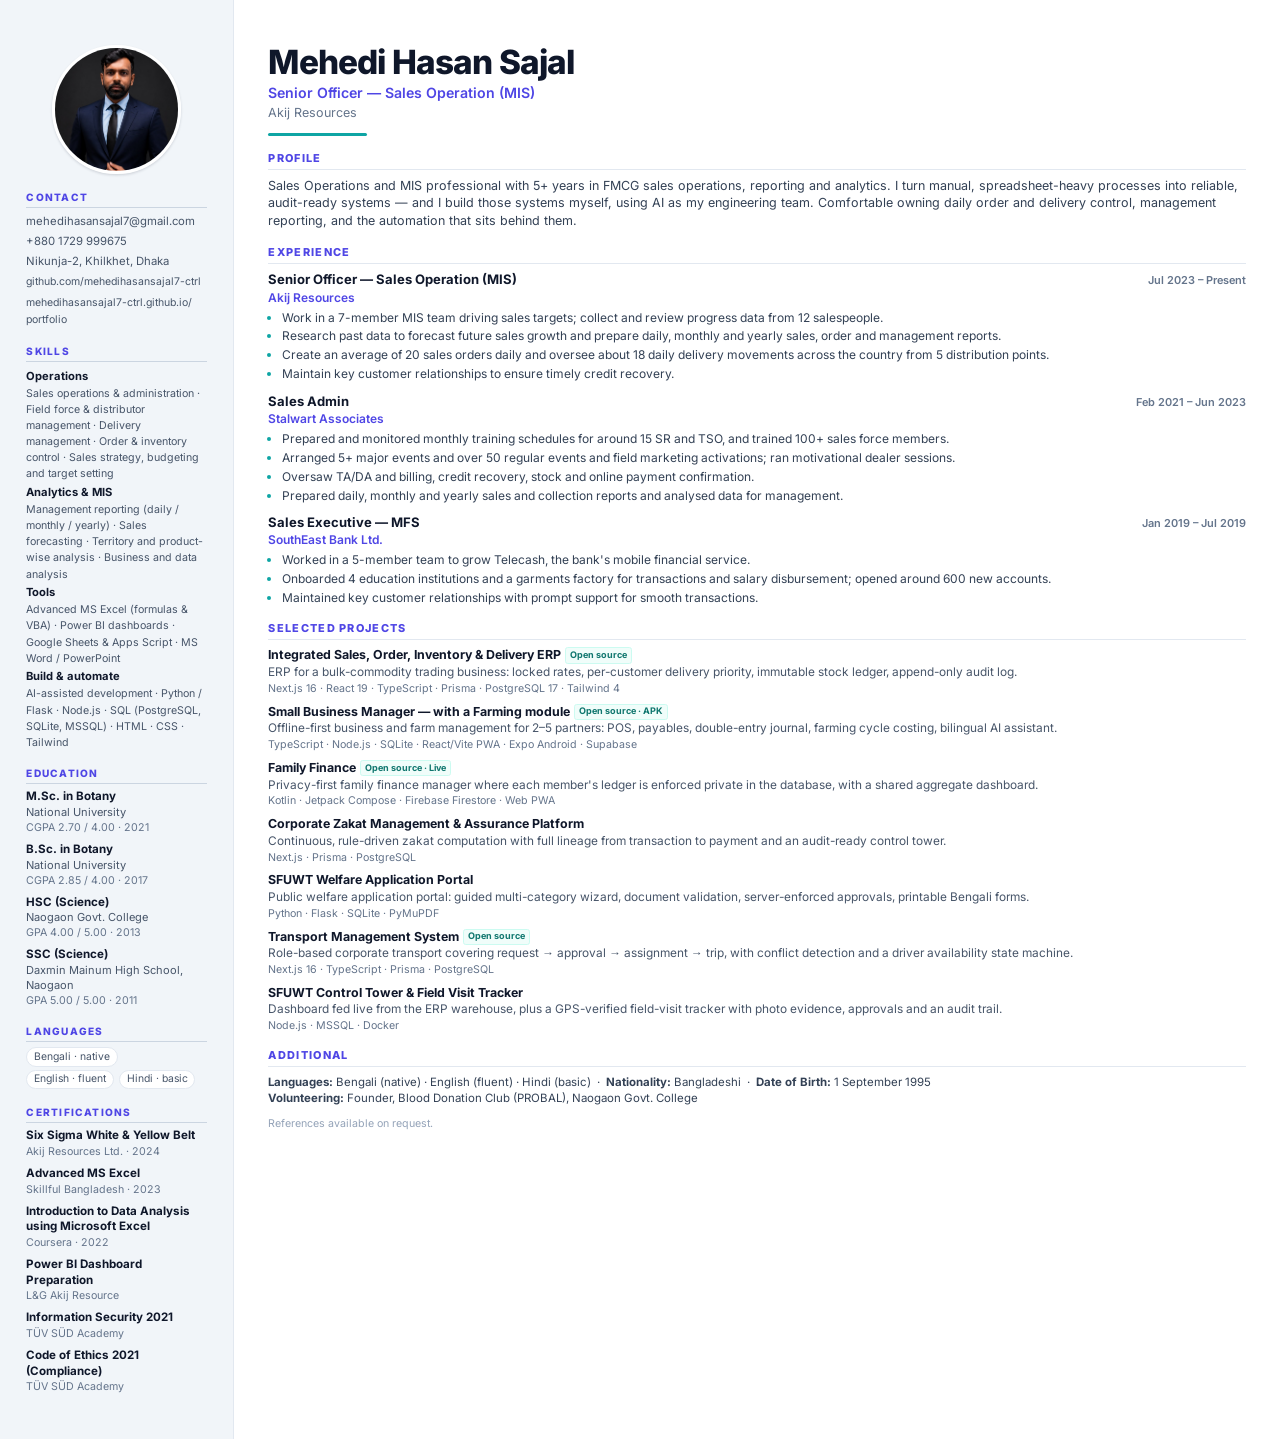
==== commit 9e613896: "CV: list all six certifications (adds Information Security and Code of Ethics)" ====
--- a/cv.html
+++ b/cv.html
@@ -57,7 +57,7 @@
     <h3>Languages</h3>
     <div class="langs"><span class="lang">Bengali · native</span><span class="lang">English · fluent</span><span class="lang">Hindi · basic</span></div>
     <h3>Certifications</h3>
-    <div class="edu-sm"><b>Six Sigma White &amp; Yellow Belt</b><br><span class="muted">Akij Resources Ltd. · 2024</span></div><div class="edu-sm"><b>Advanced MS Excel</b><br><span class="muted">Skillful Bangladesh · 2023</span></div><div class="edu-sm"><b>Data Analysis using Microsoft Excel</b><br><span class="muted">Coursera · 2022</span></div><div class="edu-sm"><b>Power BI Dashboard Preparation</b><br><span class="muted">L&amp;G Akij Resource</span></div>
+    <div class="edu-sm"><b>Six Sigma White &amp; Yellow Belt</b><br><span class="muted">Akij Resources Ltd. &middot; 2024</span></div><div class="edu-sm"><b>Advanced MS Excel</b><br><span class="muted">Skillful Bangladesh &middot; 2023</span></div><div class="edu-sm"><b>Introduction to Data Analysis using Microsoft Excel</b><br><span class="muted">Coursera &middot; 2022</span></div><div class="edu-sm"><b>Power BI Dashboard Preparation</b><br><span class="muted">L&amp;G Akij Resource</span></div><div class="edu-sm"><b>Information Security 2021</b><br><span class="muted">TÜV SÜD Academy</span></div><div class="edu-sm"><b>Code of Ethics 2021 (Compliance)</b><br><span class="muted">TÜV SÜD Academy</span></div>
   </aside>
   <main class="main">
     <h1 class="name">Mehedi Hasan Sajal</h1>
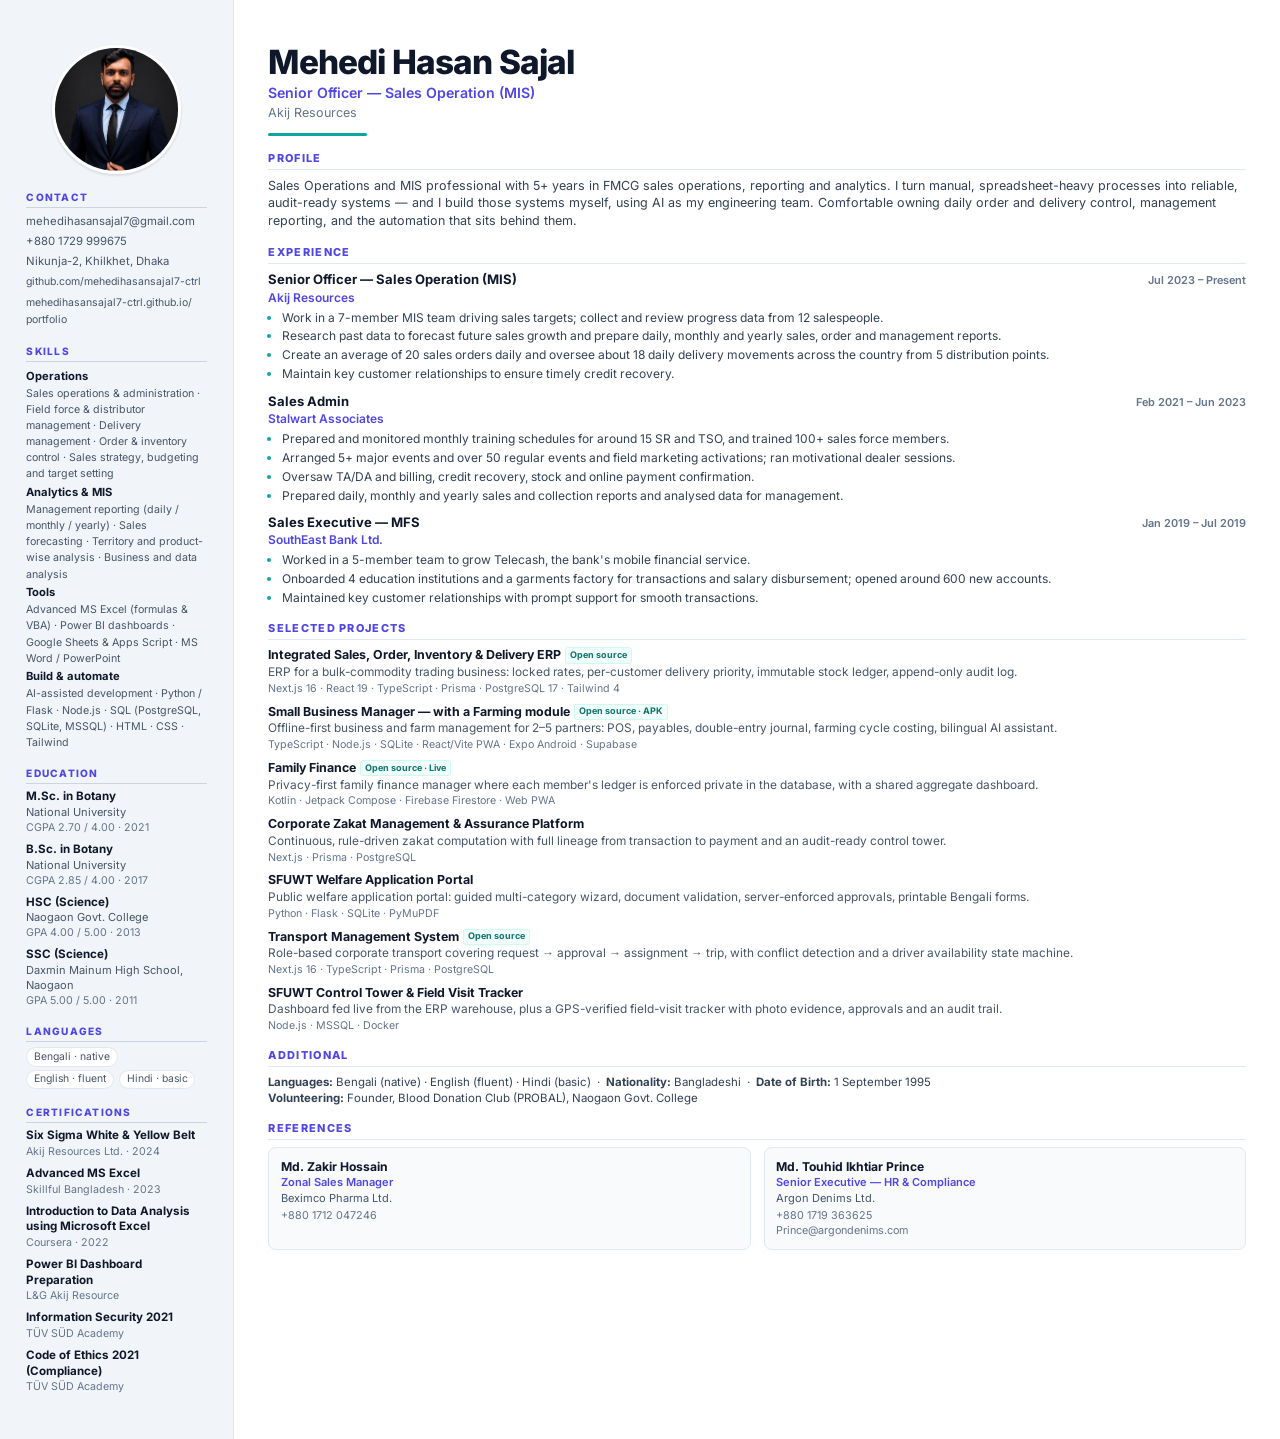
==== commit 91dc9588: "CV: add the two references from the previous CV" ====
--- a/cv.html
+++ b/cv.html
@@ -40,6 +40,14 @@
 .tech{font-size:8pt;color:#64748B}
 .tag{display:inline-block;font-size:6.8pt;font-weight:700;color:#0F766E;background:#F0FDFA;border:.5pt solid #CCFBF1;border-radius:2pt;padding:.5pt 3pt;margin-left:3pt;vertical-align:1pt}
 .refs{margin-top:7pt;font-size:8pt;color:#94A3B8}
+
+/* ---------- references ---------- */
+.refs-grid{display:grid;grid-template-columns:1fr 1fr;gap:3.5mm;margin-top:1pt}
+.ref{background:#F8FAFC;border:.6pt solid #E2E8F0;border-radius:2mm;padding:2.8mm 3mm}
+.ref b{display:block;color:#0F172A;font-size:9.1pt;font-weight:700;line-height:1.25}
+.ref .r-role{color:#4F46E5;font-size:8.3pt;font-weight:600;margin-top:1pt}
+.ref .r-org{color:#475569;font-size:8.3pt;margin-top:.5pt}
+.ref .r-line{color:#64748B;font-size:8.1pt;margin-top:1.5pt;line-height:1.35}
 </style></head><body>
 <div class="page">
   <aside class="side">
@@ -72,7 +80,21 @@
     <div class="proj"><div class="proj-title">Integrated Sales, Order, Inventory & Delivery ERP<span class="tag">Open source</span></div><div class="proj-line">ERP for a bulk-commodity trading business: locked rates, per-customer delivery priority, immutable stock ledger, append-only audit log.</div><div class="tech">Next.js 16 · React 19 · TypeScript · Prisma · PostgreSQL 17 · Tailwind 4</div></div><div class="proj"><div class="proj-title">Small Business Manager — with a Farming module<span class="tag">Open source · APK</span></div><div class="proj-line">Offline-first business and farm management for 2–5 partners: POS, payables, double-entry journal, farming cycle costing, bilingual AI assistant.</div><div class="tech">TypeScript · Node.js · SQLite · React/Vite PWA · Expo Android · Supabase</div></div><div class="proj"><div class="proj-title">Family Finance<span class="tag">Open source · Live</span></div><div class="proj-line">Privacy-first family finance manager where each member's ledger is enforced private in the database, with a shared aggregate dashboard.</div><div class="tech">Kotlin · Jetpack Compose · Firebase Firestore · Web PWA</div></div><div class="proj"><div class="proj-title">Corporate Zakat Management & Assurance Platform</div><div class="proj-line">Continuous, rule-driven zakat computation with full lineage from transaction to payment and an audit-ready control tower.</div><div class="tech">Next.js · Prisma · PostgreSQL</div></div><div class="proj"><div class="proj-title">SFUWT Welfare Application Portal</div><div class="proj-line">Public welfare application portal: guided multi-category wizard, document validation, server-enforced approvals, printable Bengali forms.</div><div class="tech">Python · Flask · SQLite · PyMuPDF</div></div><div class="proj"><div class="proj-title">Transport Management System<span class="tag">Open source</span></div><div class="proj-line">Role-based corporate transport covering request → approval → assignment → trip, with conflict detection and a driver availability state machine.</div><div class="tech">Next.js 16 · TypeScript · Prisma · PostgreSQL</div></div><div class="proj"><div class="proj-title">SFUWT Control Tower & Field Visit Tracker</div><div class="proj-line">Dashboard fed live from the ERP warehouse, plus a GPS-verified field-visit tracker with photo evidence, approvals and an audit trail.</div><div class="tech">Node.js · MSSQL · Docker</div></div>
     <h2>Additional</h2>
     <p style="font-size:8.6pt"><b>Languages:</b> Bengali (native) · English (fluent) · Hindi (basic) &nbsp;·&nbsp; <b>Nationality:</b> Bangladeshi &nbsp;·&nbsp; <b>Date of Birth:</b> 1 September 1995<br><b>Volunteering:</b> Founder, Blood Donation Club (PROBAL), Naogaon Govt. College</p>
-    <p class="refs">References available on request.</p>
+    <h2>References</h2>
+    <div class="refs-grid">
+      <div class="ref">
+        <b>Md. Zakir Hossain</b>
+        <div class="r-role">Zonal Sales Manager</div>
+        <div class="r-org">Beximco Pharma Ltd.</div>
+        <div class="r-line">+880 1712 047246</div>
+      </div>
+      <div class="ref">
+        <b>Md. Touhid Ikhtiar Prince</b>
+        <div class="r-role">Senior Executive &mdash; HR &amp; Compliance</div>
+        <div class="r-org">Argon Denims Ltd.</div>
+        <div class="r-line">+880 1719 363625<br>Prince@argondenims.com</div>
+      </div>
+    </div>
   </main>
 </div>
 </body></html>
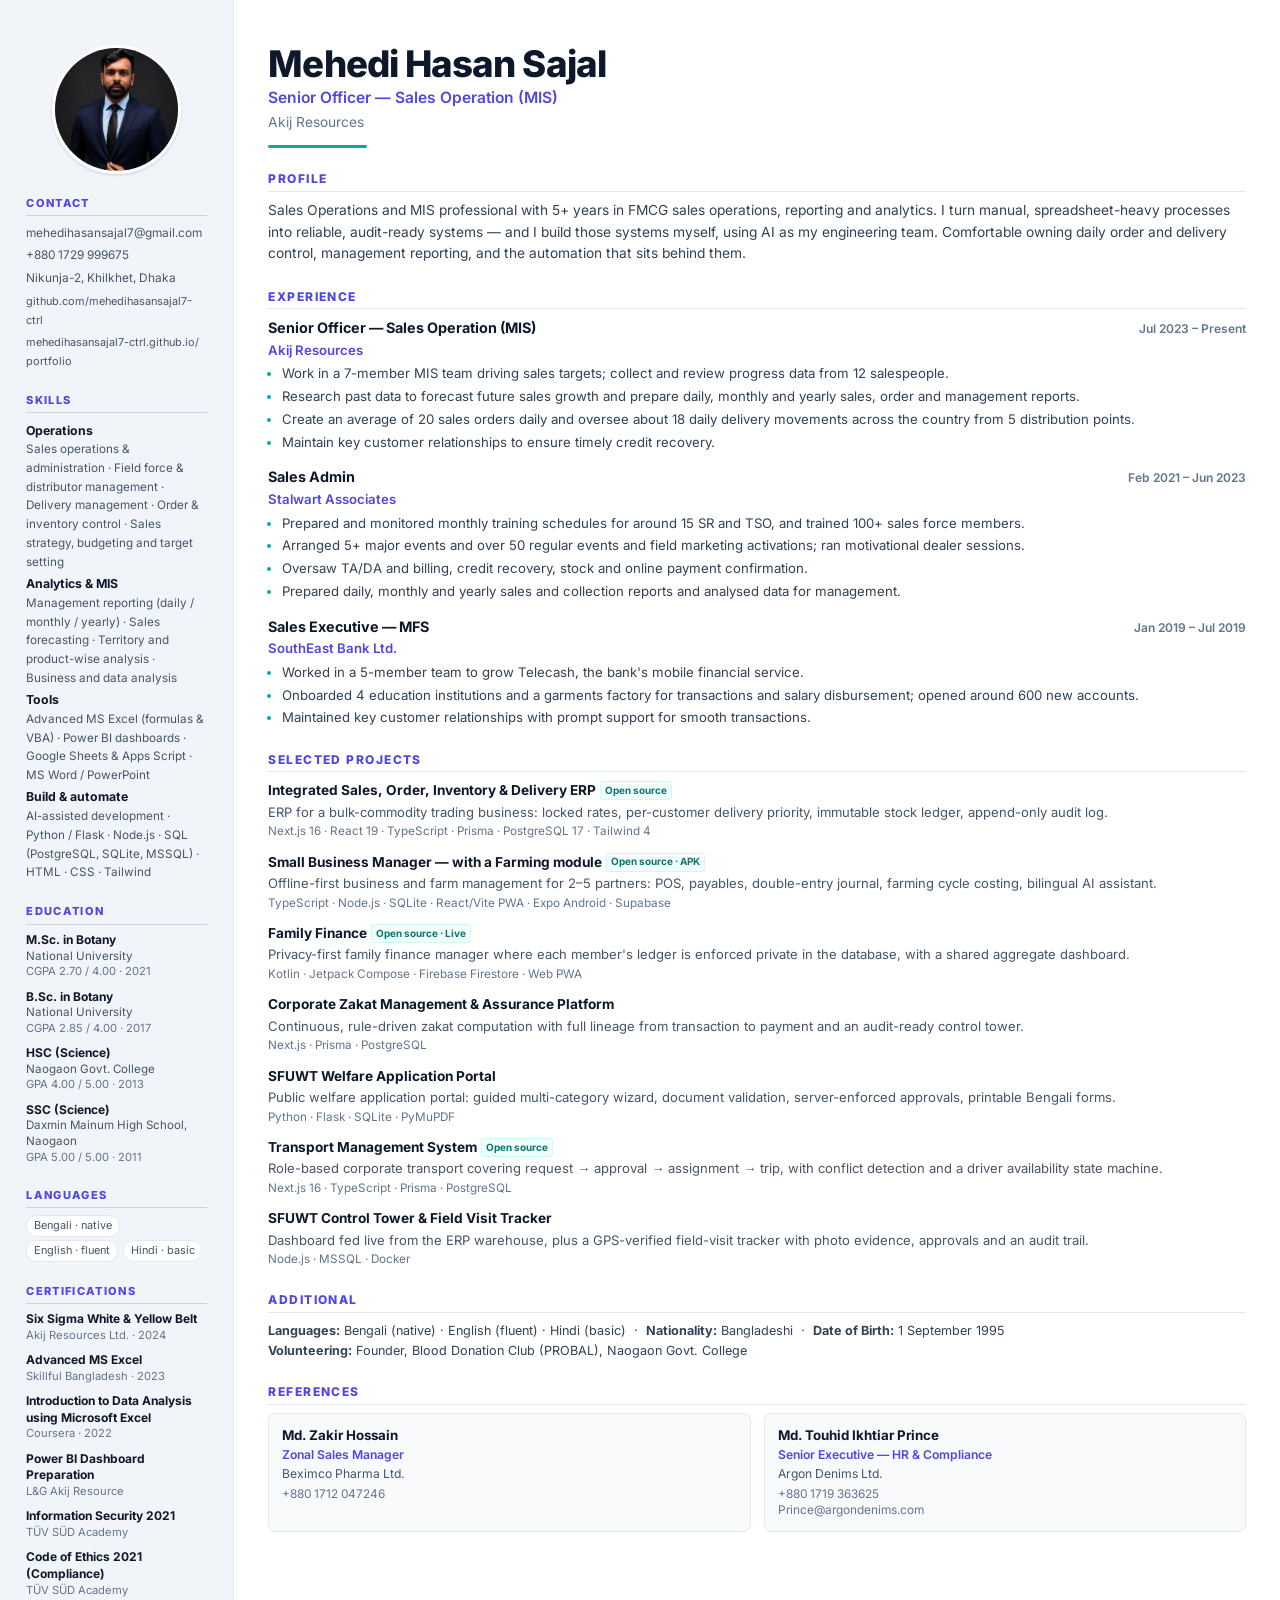
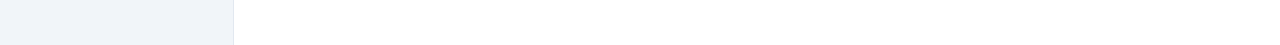
==== commit 3c1d52c5: "CV: larger type and more generous spacing so both pages fill" ====
--- a/cv.html
+++ b/cv.html
@@ -4,62 +4,62 @@
 @page{size:A4;margin:0}
 *{box-sizing:border-box}
 html,body{margin:0;padding:0;-webkit-print-color-adjust:exact;print-color-adjust:exact}
-body{font-family:'Inter',Arial,sans-serif;font-size:9.4pt;line-height:1.42;color:#334155}
+body{font-family:'Inter',Arial,sans-serif;font-size:10.34pt;line-height:1.58;color:#334155}
 .page{display:grid;grid-template-columns:62mm 1fr;min-height:297mm}
 /* sidebar */
 .side{background:#F1F5F9;padding:12mm 7mm 10mm;border-right:0.8pt solid #E2E8F0}
 .side .pic{width:34mm;height:34mm;border-radius:50%;object-fit:cover;object-position:center 12%;display:block;margin:0 auto 7pt;border:2.5pt solid #fff;box-shadow:0 1pt 2pt rgba(15,23,42,.15)}
-.side h3{font-size:7.6pt;text-transform:uppercase;letter-spacing:.12em;color:#4F46E5;font-weight:800;margin:12pt 0 4pt;padding-bottom:2pt;border-bottom:.7pt solid #CBD5E1}
-.side p,.side div{font-size:8.5pt;color:#475569;margin:0 0 2pt;word-break:break-word}
-.side a{color:#475569;text-decoration:none;font-size:7.9pt;overflow-wrap:break-word}
+.side h3{font-size:8.3pt;text-transform:uppercase;letter-spacing:.12em;color:#4F46E5;font-weight:800;margin:16pt 0 5.5pt;padding-bottom:2pt;border-bottom:.7pt solid #CBD5E1}
+.side p,.side div{font-size:8.9pt;color:#475569;margin:0 0 2pt;word-break:break-word}
+.side a{color:#475569;text-decoration:none;font-size:8.2pt;overflow-wrap:break-word}
 .side .contact-line{margin-bottom:3pt}
-.side .edu-sm{margin-bottom:5pt;font-size:8.3pt;line-height:1.35}
-.side .edu-sm b{color:#0F172A;font-size:8.7pt}
-.side .muted{color:#64748B;font-size:8pt}
+.side .edu-sm{margin-bottom:6.5pt;font-size:8.7pt;line-height:1.35}
+.side .edu-sm b{color:#0F172A;font-size:9pt}
+.side .muted{color:#64748B;font-size:8.4pt}
 .langs{display:flex;flex-wrap:wrap;gap:2pt 4pt}
-.lang{background:#fff;border:.5pt solid #E2E8F0;border-radius:8pt;padding:1pt 5pt;font-size:7.8pt;color:#475569}
+.lang{background:#fff;border:.5pt solid #E2E8F0;border-radius:8pt;padding:1pt 5pt;font-size:8.2pt;color:#475569}
 /* main */
 .main{padding:12mm 9mm 10mm}
-.main .name{font-size:25pt;font-weight:800;line-height:1.03;color:#0F172A;margin:0;letter-spacing:-.025em}
-.main .role{font-size:10.6pt;font-weight:600;color:#4F46E5;margin:2.5pt 0 0}
-.main .org{font-size:9.4pt;color:#64748B;margin:1pt 0 0}
+.main .name{font-size:27.50pt;font-weight:800;line-height:1.03;color:#0F172A;margin:0;letter-spacing:-.025em}
+.main .role{font-size:11.66pt;font-weight:600;color:#4F46E5;margin:2.5pt 0 0}
+.main .org{font-size:10.34pt;color:#64748B;margin:1pt 0 0}
 .main .rule{height:2.4pt;width:26mm;background:#0EA5A4;border-radius:2pt;margin:8pt 0 0}
-h2{font-size:8.2pt;text-transform:uppercase;letter-spacing:.12em;color:#4F46E5;font-weight:800;margin:11pt 0 5pt;padding-bottom:2pt;border-bottom:.7pt solid #E2E8F0;page-break-after:avoid}
+h2{font-size:9.02pt;text-transform:uppercase;letter-spacing:.12em;color:#4F46E5;font-weight:800;margin:16pt 0 6pt;padding-bottom:2pt;border-bottom:.7pt solid #E2E8F0;page-break-after:avoid}
 p{margin:0 0 4pt}
-.job{margin:0 0 7pt;page-break-inside:avoid}
+.job{margin:0 0 10.5pt;page-break-inside:avoid}
 .job-head{display:flex;justify-content:space-between;align-items:baseline;gap:8pt}
-.job-title{font-size:9.8pt;font-weight:700;color:#0F172A;display:block}
-.job-co{font-size:9pt;font-weight:600;color:#4F46E5;display:block}
-.job-date{font-size:8.2pt;color:#64748B;font-weight:600;white-space:nowrap}
+.job-title{font-size:10.78pt;font-weight:700;color:#0F172A;display:block}
+.job-co{font-size:9.90pt;font-weight:600;color:#4F46E5;display:block}
+.job-date{font-size:9.02pt;color:#64748B;font-weight:600;white-space:nowrap}
 ul{margin:2pt 0 0;padding-left:10pt}
-li{font-size:9pt;margin:0 0 1.4pt}
+li{font-size:9.90pt;margin:0 0 1.4pt}
 li::marker{color:#0EA5A4}
-.proj{margin:0 0 5pt;page-break-inside:avoid}
-.proj-title{font-weight:700;color:#0F172A;font-size:9.3pt}
-.proj-line{font-size:8.9pt;color:#475569}
-.tech{font-size:8pt;color:#64748B}
-.tag{display:inline-block;font-size:6.8pt;font-weight:700;color:#0F766E;background:#F0FDFA;border:.5pt solid #CCFBF1;border-radius:2pt;padding:.5pt 3pt;margin-left:3pt;vertical-align:1pt}
-.refs{margin-top:7pt;font-size:8pt;color:#94A3B8}
+.proj{margin:0 0 8pt;page-break-inside:avoid}
+.proj-title{font-weight:700;color:#0F172A;font-size:10.23pt}
+.proj-line{font-size:9.79pt;color:#475569}
+.tech{font-size:8.80pt;color:#64748B}
+.tag{display:inline-block;font-size:7.48pt;font-weight:700;color:#0F766E;background:#F0FDFA;border:.5pt solid #CCFBF1;border-radius:2pt;padding:.5pt 3pt;margin-left:3pt;vertical-align:1pt}
+.refs{margin-top:7pt;font-size:8.80pt;color:#94A3B8}
 
 /* ---------- references ---------- */
 .refs-grid{display:grid;grid-template-columns:1fr 1fr;gap:3.5mm;margin-top:1pt}
-.ref{background:#F8FAFC;border:.6pt solid #E2E8F0;border-radius:2mm;padding:2.8mm 3mm}
-.ref b{display:block;color:#0F172A;font-size:9.1pt;font-weight:700;line-height:1.25}
-.ref .r-role{color:#4F46E5;font-size:8.3pt;font-weight:600;margin-top:1pt}
-.ref .r-org{color:#475569;font-size:8.3pt;margin-top:.5pt}
-.ref .r-line{color:#64748B;font-size:8.1pt;margin-top:1.5pt;line-height:1.35}
+.ref{background:#F8FAFC;border:.6pt solid #E2E8F0;border-radius:2mm;padding:3.4mm 3.4mm}
+.ref b{display:block;color:#0F172A;font-size:10.01pt;font-weight:700;line-height:1.25}
+.ref .r-role{color:#4F46E5;font-size:9.13pt;font-weight:600;margin-top:1pt}
+.ref .r-org{color:#475569;font-size:9.13pt;margin-top:.5pt}
+.ref .r-line{color:#64748B;font-size:8.91pt;margin-top:1.5pt;line-height:1.35}
 </style></head><body>
 <div class="page">
   <aside class="side">
     <img class="pic" src="mehedi-hasan-sajal.jpeg" alt="Mehedi Hasan Sajal">
     <h3>Contact</h3>
-    <div class="contact-line">mehedihasansajal7@gmail.com</div>
+    <div class="contact-line">mehedihasansajal7@<wbr>gmail.com</div>
     <div class="contact-line">+880 1729 999675</div>
     <div class="contact-line">Nikunja-2, Khilkhet, Dhaka</div>
     <div class="contact-line"><a href="https://github.com/mehedihasansajal7-ctrl">github.com/<wbr>mehedihasansajal7-ctrl</a></div>
     <div class="contact-line"><a href="https://mehedihasansajal7-ctrl.github.io/portfolio/">mehedihasansajal7-ctrl.github.io/<wbr>portfolio</a></div>
     <h3>Skills</h3>
-    <div><b style="color:#0F172A;font-size:8.4pt">Operations</b><br><span style="font-size:8pt;color:#475569">Sales operations &amp; administration · Field force &amp; distributor management · Delivery management · Order &amp; inventory control · Sales strategy, budgeting and target setting</span></div><div><b style="color:#0F172A;font-size:8.4pt">Analytics &amp; MIS</b><br><span style="font-size:8pt;color:#475569">Management reporting (daily / monthly / yearly) · Sales forecasting · Territory and product-wise analysis · Business and data analysis</span></div><div><b style="color:#0F172A;font-size:8.4pt">Tools</b><br><span style="font-size:8pt;color:#475569">Advanced MS Excel (formulas &amp; VBA) · Power BI dashboards · Google Sheets &amp; Apps Script · MS Word / PowerPoint</span></div><div><b style="color:#0F172A;font-size:8.4pt">Build &amp; automate</b><br><span style="font-size:8pt;color:#475569">AI-assisted development · Python / Flask · Node.js · SQL (PostgreSQL, SQLite, MSSQL) · HTML · CSS · Tailwind</span></div>
+    <div><b style="color:#0F172A;font-size:9.24pt">Operations</b><br><span style="font-size:8.80pt;color:#475569">Sales operations &amp; administration · Field force &amp; distributor management · Delivery management · Order &amp; inventory control · Sales strategy, budgeting and target setting</span></div><div><b style="color:#0F172A;font-size:9.24pt">Analytics &amp; MIS</b><br><span style="font-size:8.80pt;color:#475569">Management reporting (daily / monthly / yearly) · Sales forecasting · Territory and product-wise analysis · Business and data analysis</span></div><div><b style="color:#0F172A;font-size:9.24pt">Tools</b><br><span style="font-size:8.80pt;color:#475569">Advanced MS Excel (formulas &amp; VBA) · Power BI dashboards · Google Sheets &amp; Apps Script · MS Word / PowerPoint</span></div><div><b style="color:#0F172A;font-size:9.24pt">Build &amp; automate</b><br><span style="font-size:8.80pt;color:#475569">AI-assisted development · Python / Flask · Node.js · SQL (PostgreSQL, SQLite, MSSQL) · HTML · CSS · Tailwind</span></div>
     <h3>Education</h3>
     <div class="edu-sm"><b>M.Sc. in Botany</b><br><span>National University</span><br><span class="muted">CGPA 2.70 / 4.00 · 2021</span></div><div class="edu-sm"><b>B.Sc. in Botany</b><br><span>National University</span><br><span class="muted">CGPA 2.85 / 4.00 · 2017</span></div><div class="edu-sm"><b>HSC (Science)</b><br><span>Naogaon Govt. College</span><br><span class="muted">GPA 4.00 / 5.00 · 2013</span></div><div class="edu-sm"><b>SSC (Science)</b><br><span>Daxmin Mainum High School, Naogaon</span><br><span class="muted">GPA 5.00 / 5.00 · 2011</span></div>
     <h3>Languages</h3>
@@ -79,7 +79,7 @@
     <h2>Selected Projects</h2>
     <div class="proj"><div class="proj-title">Integrated Sales, Order, Inventory & Delivery ERP<span class="tag">Open source</span></div><div class="proj-line">ERP for a bulk-commodity trading business: locked rates, per-customer delivery priority, immutable stock ledger, append-only audit log.</div><div class="tech">Next.js 16 · React 19 · TypeScript · Prisma · PostgreSQL 17 · Tailwind 4</div></div><div class="proj"><div class="proj-title">Small Business Manager — with a Farming module<span class="tag">Open source · APK</span></div><div class="proj-line">Offline-first business and farm management for 2–5 partners: POS, payables, double-entry journal, farming cycle costing, bilingual AI assistant.</div><div class="tech">TypeScript · Node.js · SQLite · React/Vite PWA · Expo Android · Supabase</div></div><div class="proj"><div class="proj-title">Family Finance<span class="tag">Open source · Live</span></div><div class="proj-line">Privacy-first family finance manager where each member's ledger is enforced private in the database, with a shared aggregate dashboard.</div><div class="tech">Kotlin · Jetpack Compose · Firebase Firestore · Web PWA</div></div><div class="proj"><div class="proj-title">Corporate Zakat Management & Assurance Platform</div><div class="proj-line">Continuous, rule-driven zakat computation with full lineage from transaction to payment and an audit-ready control tower.</div><div class="tech">Next.js · Prisma · PostgreSQL</div></div><div class="proj"><div class="proj-title">SFUWT Welfare Application Portal</div><div class="proj-line">Public welfare application portal: guided multi-category wizard, document validation, server-enforced approvals, printable Bengali forms.</div><div class="tech">Python · Flask · SQLite · PyMuPDF</div></div><div class="proj"><div class="proj-title">Transport Management System<span class="tag">Open source</span></div><div class="proj-line">Role-based corporate transport covering request → approval → assignment → trip, with conflict detection and a driver availability state machine.</div><div class="tech">Next.js 16 · TypeScript · Prisma · PostgreSQL</div></div><div class="proj"><div class="proj-title">SFUWT Control Tower & Field Visit Tracker</div><div class="proj-line">Dashboard fed live from the ERP warehouse, plus a GPS-verified field-visit tracker with photo evidence, approvals and an audit trail.</div><div class="tech">Node.js · MSSQL · Docker</div></div>
     <h2>Additional</h2>
-    <p style="font-size:8.6pt"><b>Languages:</b> Bengali (native) · English (fluent) · Hindi (basic) &nbsp;·&nbsp; <b>Nationality:</b> Bangladeshi &nbsp;·&nbsp; <b>Date of Birth:</b> 1 September 1995<br><b>Volunteering:</b> Founder, Blood Donation Club (PROBAL), Naogaon Govt. College</p>
+    <p style="font-size:9.46pt"><b>Languages:</b> Bengali (native) · English (fluent) · Hindi (basic) &nbsp;·&nbsp; <b>Nationality:</b> Bangladeshi &nbsp;·&nbsp; <b>Date of Birth:</b> 1 September 1995<br><b>Volunteering:</b> Founder, Blood Donation Club (PROBAL), Naogaon Govt. College</p>
     <h2>References</h2>
     <div class="refs-grid">
       <div class="ref">
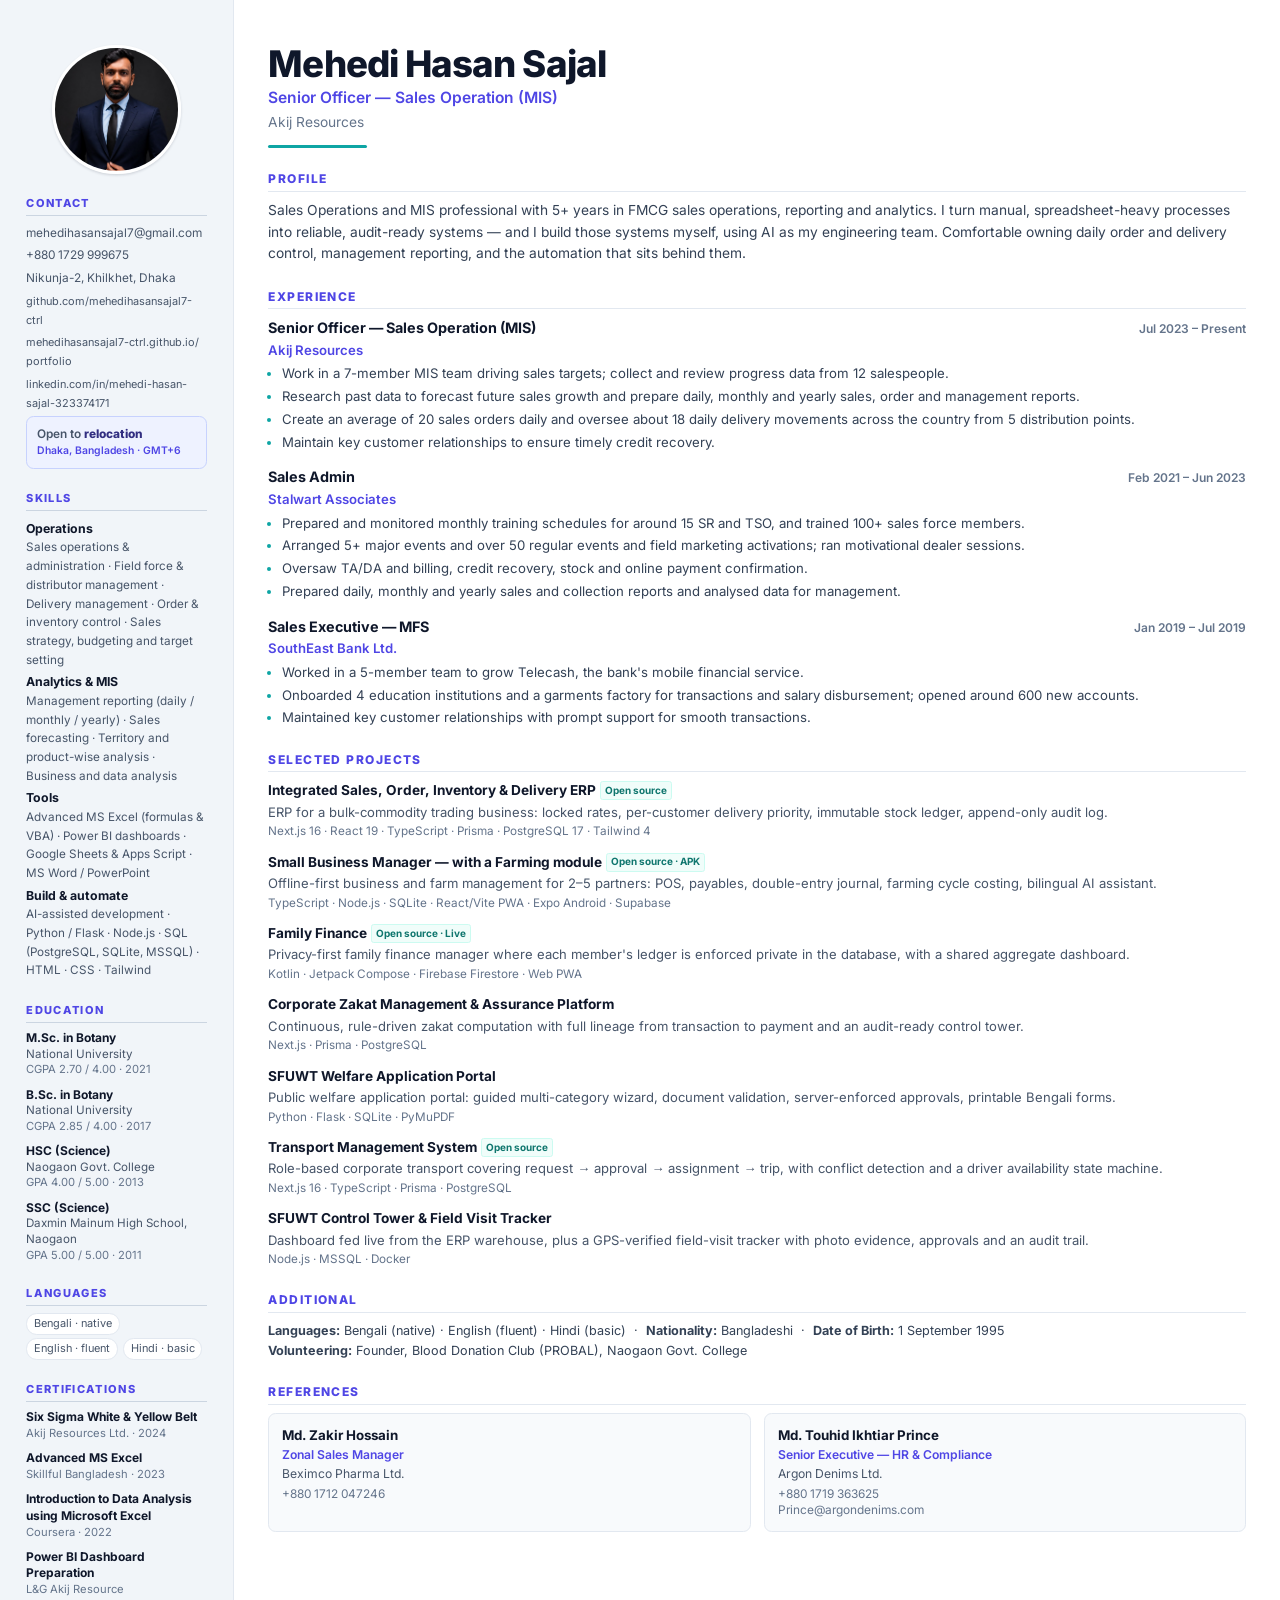
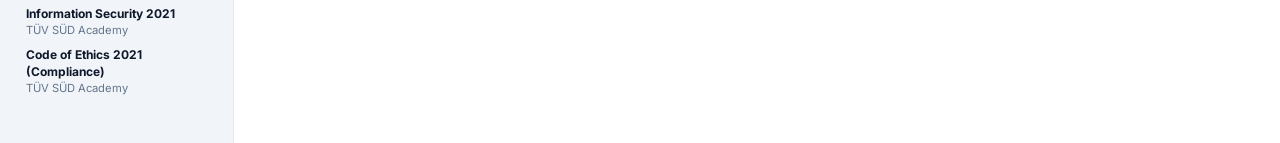
==== commit c0312a4c: "Add LinkedIn everywhere and 'open to relocation' to the CV" ====
--- a/cv.html
+++ b/cv.html
@@ -17,6 +17,10 @@
 .side .edu-sm b{color:#0F172A;font-size:9pt}
 .side .muted{color:#64748B;font-size:8.4pt}
 .langs{display:flex;flex-wrap:wrap;gap:2pt 4pt}
+.avail{margin-top:7pt;background:#EEF2FF;border:.6pt solid #C7D2FE;border-radius:2mm;
+  padding:2.4mm 2.6mm;font-size:8.2pt;font-weight:600;line-height:1.4;color:#3730A3}
+.avail b{font-weight:800;color:#312E81}
+.avail span{display:block;color:#4F46E5;font-weight:600;font-size:7.8pt;margin-top:1pt}
 .lang{background:#fff;border:.5pt solid #E2E8F0;border-radius:8pt;padding:1pt 5pt;font-size:8.2pt;color:#475569}
 /* main */
 .main{padding:12mm 9mm 10mm}
@@ -58,6 +62,8 @@
     <div class="contact-line">Nikunja-2, Khilkhet, Dhaka</div>
     <div class="contact-line"><a href="https://github.com/mehedihasansajal7-ctrl">github.com/<wbr>mehedihasansajal7-ctrl</a></div>
     <div class="contact-line"><a href="https://mehedihasansajal7-ctrl.github.io/portfolio/">mehedihasansajal7-ctrl.github.io/<wbr>portfolio</a></div>
+    <div class="contact-line"><a href="https://www.linkedin.com/in/mehedi-hasan-sajal-323374171/">linkedin.com/in/<wbr>mehedi-hasan-sajal-323374171</a></div>
+    <div class="avail">Open to <b>relocation</b><span>Dhaka, Bangladesh &middot; GMT+6</span></div>
     <h3>Skills</h3>
     <div><b style="color:#0F172A;font-size:9.24pt">Operations</b><br><span style="font-size:8.80pt;color:#475569">Sales operations &amp; administration · Field force &amp; distributor management · Delivery management · Order &amp; inventory control · Sales strategy, budgeting and target setting</span></div><div><b style="color:#0F172A;font-size:9.24pt">Analytics &amp; MIS</b><br><span style="font-size:8.80pt;color:#475569">Management reporting (daily / monthly / yearly) · Sales forecasting · Territory and product-wise analysis · Business and data analysis</span></div><div><b style="color:#0F172A;font-size:9.24pt">Tools</b><br><span style="font-size:8.80pt;color:#475569">Advanced MS Excel (formulas &amp; VBA) · Power BI dashboards · Google Sheets &amp; Apps Script · MS Word / PowerPoint</span></div><div><b style="color:#0F172A;font-size:9.24pt">Build &amp; automate</b><br><span style="font-size:8.80pt;color:#475569">AI-assisted development · Python / Flask · Node.js · SQL (PostgreSQL, SQLite, MSSQL) · HTML · CSS · Tailwind</span></div>
     <h3>Education</h3>
